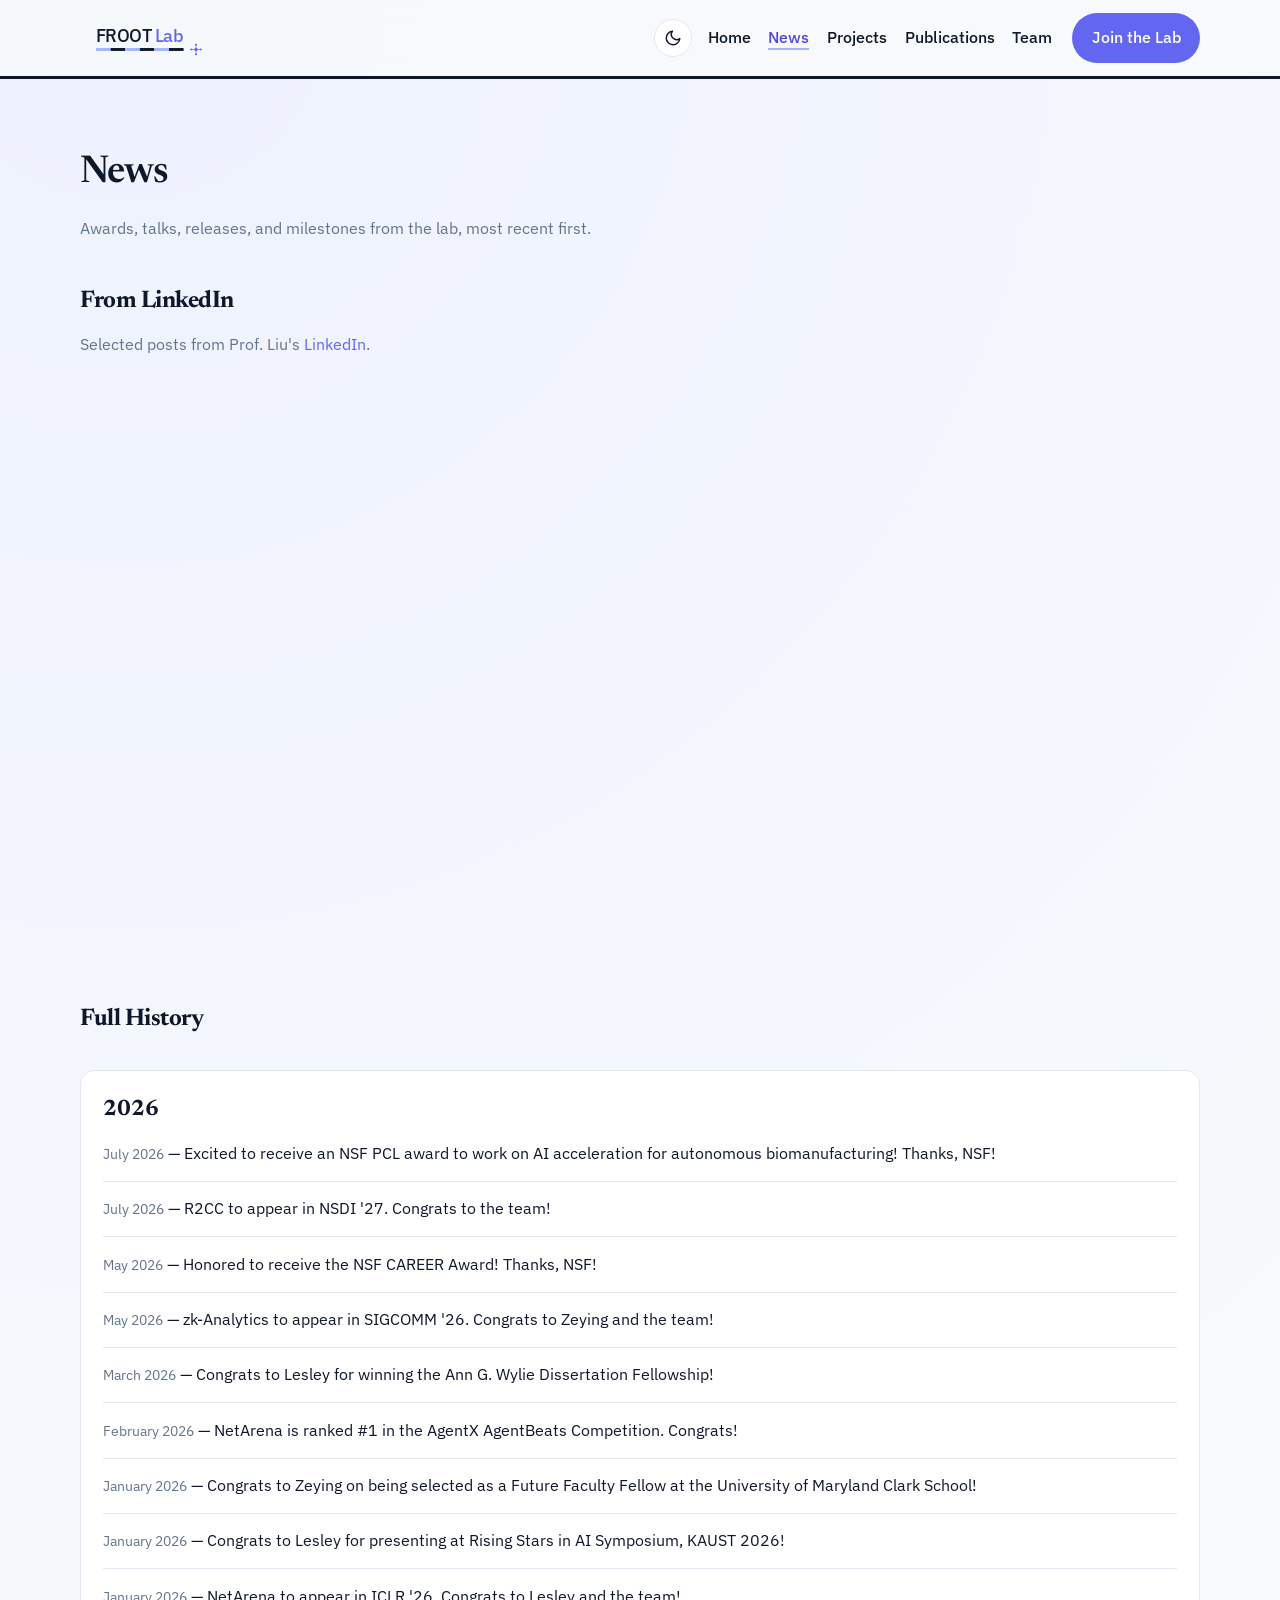
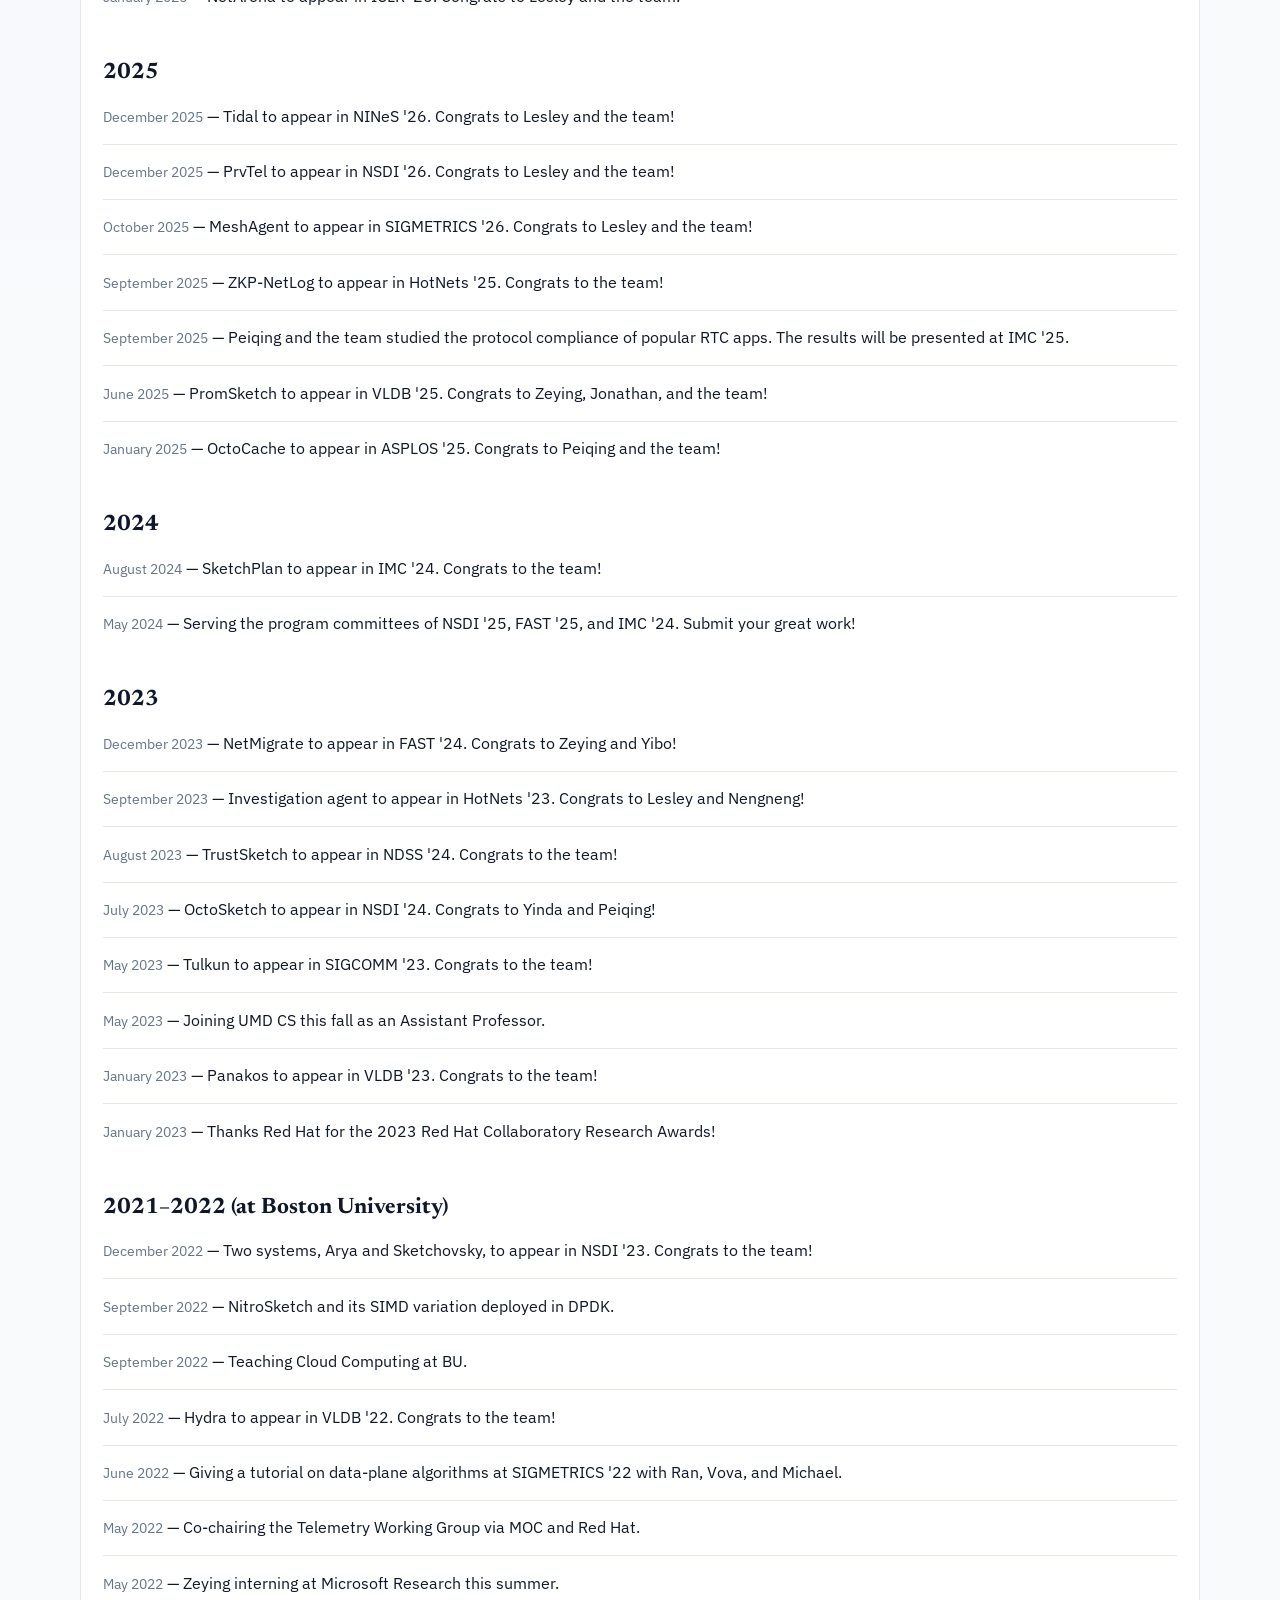
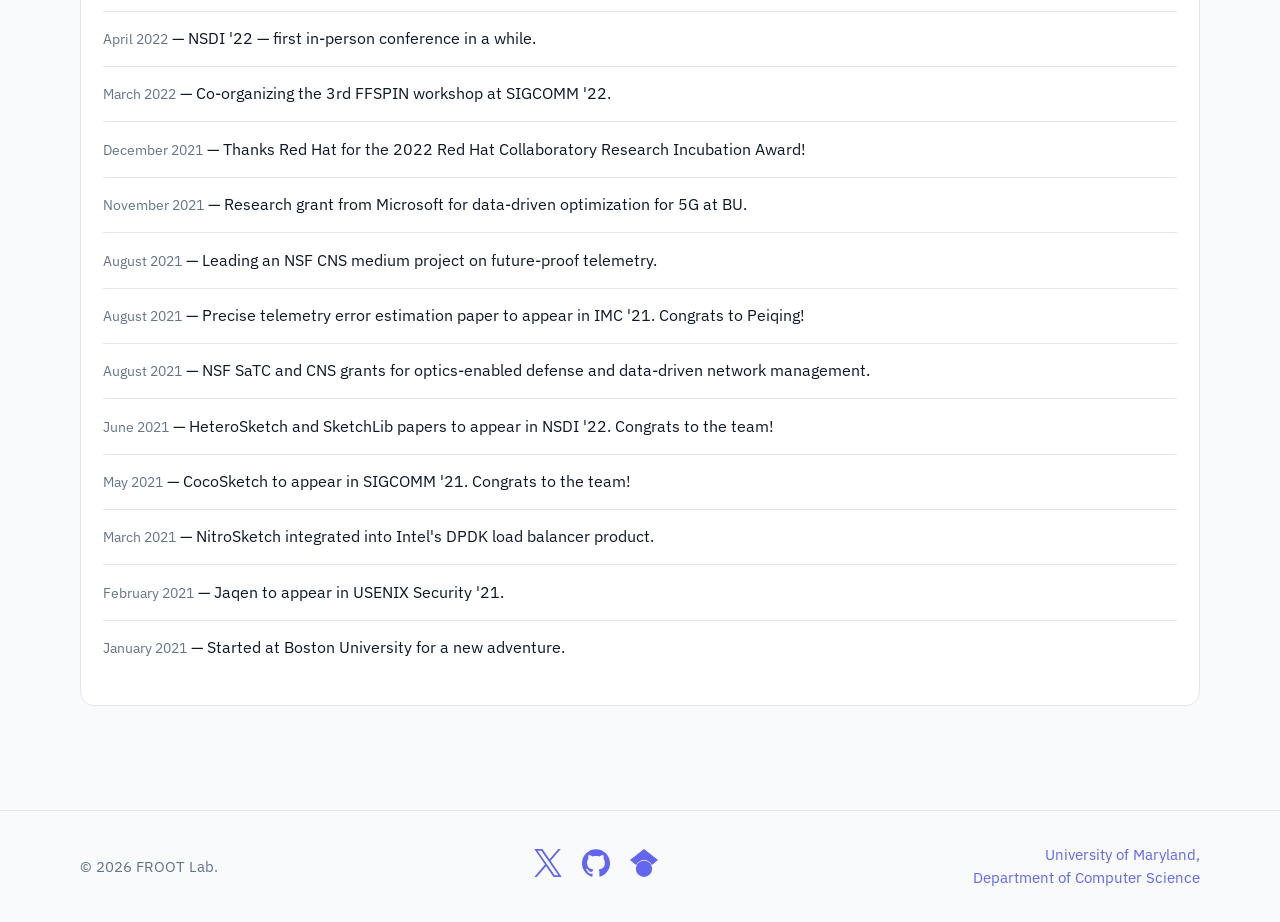
==== news.html @ 86b33985 "Set the header wordmark to FROOT Lab Was lowercase 'frootlab'. Uppercase is much wider, so the font " ====
<!doctype html>
<html lang="en">
<head>
  <meta charset="UTF-8">
  <meta name="viewport" content="width=device-width, initial-scale=1">
  <script>
    (function () {
      try {
        var t = localStorage.getItem('froot-theme');
        if (t === 'light' || t === 'dark') {
          document.documentElement.setAttribute('data-theme', t);
        }
      } catch (e) {}
    })();
  </script>
  <title>News | FROOT Lab</title>
  <link rel="icon" type="image/svg+xml" href="assets/img/logo/frootlab-mark.svg">
  <link rel="icon" type="image/png" sizes="32x32" href="assets/img/favicon-32x32.png">
  <link rel="icon" type="image/png" sizes="16x16" href="assets/img/favicon-16x16.png">
  <link rel="apple-touch-icon" href="assets/img/favicon-180x180.png">
  <link rel="preconnect" href="https://fonts.googleapis.com">
  <link rel="stylesheet" href="https://fonts.googleapis.com/css2?family=Newsreader:opsz,wght@6..72,500;6..72,600;6..72,700&family=IBM+Plex+Sans:wght@400;500;600;700&display=swap">
  <link rel="stylesheet" href="assets/css/style.css?v=20260910">
</head>
<body>
<header class="site-header" role="banner">
  <div class="wrap">
    <a class="brand" href="index.html">
      <svg class="brand-logo" viewBox="0 0 378 159" role="img" aria-label="FROOT Lab" xmlns="http://www.w3.org/2000/svg">
        <text x="44" y="91" textLength="240" lengthAdjust="spacing" font-family="'IBM Plex Sans', Inter, Manrope, 'Helvetica Neue', Helvetica, Arial, sans-serif" font-size="48" font-weight="500"><tspan fill="var(--sl-text)">FROOT </tspan><tspan fill="var(--sl-primary)">Lab</tspan></text>
        <rect x="44" y="107" width="40" height="8" fill="var(--sl-accent)"/>
        <rect x="84" y="107" width="40" height="8" fill="var(--sl-text)"/>
        <rect x="124" y="107" width="40" height="8" fill="var(--sl-accent)"/>
        <rect x="164" y="107" width="40" height="8" fill="var(--sl-text)"/>
        <rect x="204" y="107" width="40" height="8" fill="var(--sl-accent)"/>
        <rect x="244" y="107" width="40" height="8" fill="var(--sl-text)"/>
        <g stroke="var(--sl-primary)" stroke-width="2" stroke-linecap="round">
          <line x1="318" y1="111" x2="318" y2="101"/>
          <line x1="318" y1="111" x2="318" y2="121"/>
          <line x1="318" y1="111" x2="308" y2="111"/>
          <line x1="318" y1="111" x2="328" y2="111"/>
        </g>
        <g fill="var(--sl-primary)">
          <circle cx="318" cy="98" r="3"/>
          <circle cx="318" cy="124" r="3"/>
          <circle cx="305" cy="111" r="3"/>
          <circle cx="331" cy="111" r="3"/>
          <circle cx="318" cy="111" r="4.5"/>
        </g>
      </svg>
    </a>

    <div class="header-controls">
      <button class="theme-toggle" type="button" aria-label="Toggle dark mode" aria-pressed="false">
        <svg class="icon-sun" width="18" height="18" viewBox="0 0 24 24" fill="none" stroke="currentColor" stroke-width="2" stroke-linecap="round" stroke-linejoin="round" aria-hidden="true"><circle cx="12" cy="12" r="4"></circle><line x1="12" y1="2" x2="12" y2="4"></line><line x1="12" y1="20" x2="12" y2="22"></line><line x1="4.22" y1="4.22" x2="5.64" y2="5.64"></line><line x1="18.36" y1="18.36" x2="19.78" y2="19.78"></line><line x1="2" y1="12" x2="4" y2="12"></line><line x1="20" y1="12" x2="22" y2="12"></line><line x1="4.22" y1="19.78" x2="5.64" y2="18.36"></line><line x1="18.36" y1="5.64" x2="19.78" y2="4.22"></line></svg>
        <svg class="icon-moon" width="18" height="18" viewBox="0 0 24 24" fill="none" stroke="currentColor" stroke-width="2" stroke-linecap="round" stroke-linejoin="round" aria-hidden="true"><path d="M21 12.79A9 9 0 1 1 11.21 3 7 7 0 0 0 21 12.79z"></path></svg>
      </button>

      <button class="menu-toggle" type="button" aria-expanded="false" aria-controls="primary-nav">
        Menu
      </button>

      <nav id="primary-nav" class="site-nav" aria-label="Primary Menu">
      <ul>
        <li><a href="index.html">Home</a></li>
        <li><a href="news.html" aria-current="page">News</a></li>
        <li><a href="projects.html">Projects</a></li>
        <li><a href="publications.html">Publications</a></li>
        <li><a href="team.html">Team</a></li>
      </ul>
      <a class="button primary" href="index.html#join">Join the Lab</a>
      </nav>
    </div>
  </div>
</header>

<main class="section">
  <div class="wrap">
    <h1 class="section-title">News</h1>
    <p class="section-intro">Awards, talks, releases, and milestones from the lab, most recent first.</p>

    <h2 class="section-subtitle">From LinkedIn</h2>
    <p class="section-intro">
      Selected posts from Prof. Liu's <a href="https://www.linkedin.com/in/zaoxing/" target="_blank" rel="noopener">LinkedIn</a>.
    </p>
    <!--
      To pin a post: open it on LinkedIn -> ... menu on the post -> "Embed this post"
      -> copy the <iframe> code LinkedIn gives you -> add it as a new .linkedin-slot
      block here, alongside the ones already there, e.g.:
        <div class="linkedin-slot">
          <iframe src="https://www.linkedin.com/embed/feed/update/urn:li:share:XXXXXXXXXXXXXXXXXXX"
                  height="399" width="504" frameborder="0" allowfullscreen title="Embedded LinkedIn post"></iframe>
        </div>
      This shows real LinkedIn content (likes/comments update live), but doesn't
      sync automatically -- add new posts here by hand as they're published.
    -->
    <div class="linkedin-grid">
      <div class="linkedin-slot">
        <iframe src="https://www.linkedin.com/embed/feed/update/urn:li:share:7498150496646352896"
                height="578" width="504" frameborder="0" allowfullscreen title="Embedded LinkedIn post"></iframe>
      </div>
    </div>

    <h2 class="section-subtitle">Full History</h2>
    <div class="content-shell page-content">
      <h2>2026</h2>
      <ul class="pub-list">
        <li><span class="news-date">July 2026</span> &mdash; Excited to receive an NSF PCL award to work on AI acceleration for autonomous biomanufacturing! Thanks, NSF!</li>
        <li><span class="news-date">July 2026</span> &mdash; R2CC to appear in NSDI '27. Congrats to the team!</li>
        <li><span class="news-date">May 2026</span> &mdash; Honored to receive the NSF CAREER Award! Thanks, NSF!</li>
        <li><span class="news-date">May 2026</span> &mdash; zk-Analytics to appear in SIGCOMM '26. Congrats to Zeying and the team!</li>
        <li><span class="news-date">March 2026</span> &mdash; Congrats to Lesley for winning the Ann G. Wylie Dissertation Fellowship!</li>
        <li><span class="news-date">February 2026</span> &mdash; NetArena is ranked #1 in the AgentX AgentBeats Competition. Congrats!</li>
        <li><span class="news-date">January 2026</span> &mdash; Congrats to Zeying on being selected as a Future Faculty Fellow at the University of Maryland Clark School!</li>
        <li><span class="news-date">January 2026</span> &mdash; Congrats to Lesley for presenting at Rising Stars in AI Symposium, KAUST 2026!</li>
        <li><span class="news-date">January 2026</span> &mdash; NetArena to appear in ICLR '26. Congrats to Lesley and the team!</li>
      </ul>

      <h2>2025</h2>
      <ul class="pub-list">
        <li><span class="news-date">December 2025</span> &mdash; Tidal to appear in NINeS '26. Congrats to Lesley and the team!</li>
        <li><span class="news-date">December 2025</span> &mdash; PrvTel to appear in NSDI '26. Congrats to Lesley and the team!</li>
        <li><span class="news-date">October 2025</span> &mdash; MeshAgent to appear in SIGMETRICS '26. Congrats to Lesley and the team!</li>
        <li><span class="news-date">September 2025</span> &mdash; ZKP-NetLog to appear in HotNets '25. Congrats to the team!</li>
        <li><span class="news-date">September 2025</span> &mdash; Peiqing and the team studied the protocol compliance of popular RTC apps. The results will be presented at IMC '25.</li>
        <li><span class="news-date">June 2025</span> &mdash; PromSketch to appear in VLDB '25. Congrats to Zeying, Jonathan, and the team!</li>
        <li><span class="news-date">January 2025</span> &mdash; OctoCache to appear in ASPLOS '25. Congrats to Peiqing and the team!</li>
      </ul>

      <h2>2024</h2>
      <ul class="pub-list">
        <li><span class="news-date">August 2024</span> &mdash; SketchPlan to appear in IMC '24. Congrats to the team!</li>
        <li><span class="news-date">May 2024</span> &mdash; Serving the program committees of NSDI '25, FAST '25, and IMC '24. Submit your great work!</li>
      </ul>

      <h2>2023</h2>
      <ul class="pub-list">
        <li><span class="news-date">December 2023</span> &mdash; NetMigrate to appear in FAST '24. Congrats to Zeying and Yibo!</li>
        <li><span class="news-date">September 2023</span> &mdash; Investigation agent to appear in HotNets '23. Congrats to Lesley and Nengneng!</li>
        <li><span class="news-date">August 2023</span> &mdash; TrustSketch to appear in NDSS '24. Congrats to the team!</li>
        <li><span class="news-date">July 2023</span> &mdash; OctoSketch to appear in NSDI '24. Congrats to Yinda and Peiqing!</li>
        <li><span class="news-date">May 2023</span> &mdash; Tulkun to appear in SIGCOMM '23. Congrats to the team!</li>
        <li><span class="news-date">May 2023</span> &mdash; Joining UMD CS this fall as an Assistant Professor.</li>
        <li><span class="news-date">January 2023</span> &mdash; Panakos to appear in VLDB '23. Congrats to the team!</li>
        <li><span class="news-date">January 2023</span> &mdash; Thanks Red Hat for the 2023 Red Hat Collaboratory Research Awards!</li>
      </ul>

      <h2>2021&ndash;2022 (at Boston University)</h2>
      <ul class="pub-list">
        <li><span class="news-date">December 2022</span> &mdash; Two systems, Arya and Sketchovsky, to appear in NSDI '23. Congrats to the team!</li>
        <li><span class="news-date">September 2022</span> &mdash; NitroSketch and its SIMD variation deployed in DPDK.</li>
        <li><span class="news-date">September 2022</span> &mdash; Teaching Cloud Computing at BU.</li>
        <li><span class="news-date">July 2022</span> &mdash; Hydra to appear in VLDB '22. Congrats to the team!</li>
        <li><span class="news-date">June 2022</span> &mdash; Giving a tutorial on data-plane algorithms at SIGMETRICS '22 with Ran, Vova, and Michael.</li>
        <li><span class="news-date">May 2022</span> &mdash; Co-chairing the Telemetry Working Group via MOC and Red Hat.</li>
        <li><span class="news-date">May 2022</span> &mdash; Zeying interning at Microsoft Research this summer.</li>
        <li><span class="news-date">April 2022</span> &mdash; NSDI '22 &mdash; first in-person conference in a while.</li>
        <li><span class="news-date">March 2022</span> &mdash; Co-organizing the 3rd FFSPIN workshop at SIGCOMM '22.</li>
        <li><span class="news-date">December 2021</span> &mdash; Thanks Red Hat for the 2022 Red Hat Collaboratory Research Incubation Award!</li>
        <li><span class="news-date">November 2021</span> &mdash; Research grant from Microsoft for data-driven optimization for 5G at BU.</li>
        <li><span class="news-date">August 2021</span> &mdash; Leading an NSF CNS medium project on future-proof telemetry.</li>
        <li><span class="news-date">August 2021</span> &mdash; Precise telemetry error estimation paper to appear in IMC '21. Congrats to Peiqing!</li>
        <li><span class="news-date">August 2021</span> &mdash; NSF SaTC and CNS grants for optics-enabled defense and data-driven network management.</li>
        <li><span class="news-date">June 2021</span> &mdash; HeteroSketch and SketchLib papers to appear in NSDI '22. Congrats to the team!</li>
        <li><span class="news-date">May 2021</span> &mdash; CocoSketch to appear in SIGCOMM '21. Congrats to the team!</li>
        <li><span class="news-date">March 2021</span> &mdash; NitroSketch integrated into Intel's DPDK load balancer product.</li>
        <li><span class="news-date">February 2021</span> &mdash; Jaqen to appear in USENIX Security '21.</li>
        <li><span class="news-date">January 2021</span> &mdash; Started at Boston University for a new adventure.</li>
      </ul>
    </div>
  </div>
</main>

<footer class="site-footer">
  <div class="wrap footer-row">
    <p>&copy; 2026 FROOT Lab.</p>
    <p class="footer-links">
      <a href="https://twitter.com/Alan_Lau" target="_blank" rel="noopener" aria-label="Twitter" title="Twitter">
        <svg viewBox="0 0 24 24" fill="currentColor" xmlns="http://www.w3.org/2000/svg"><path d="M14.234 10.162 22.977 0h-2.072l-7.591 8.824L7.251 0H.258l9.168 13.343L.258 24H2.33l8.016-9.318L16.749 24h6.993zm-2.837 3.299-.929-1.329L3.076 1.56h3.182l5.965 8.532.929 1.329 7.754 11.09h-3.182z"/></svg>
      </a>
      <a href="https://github.com/Froot-NetSys" target="_blank" rel="noopener" aria-label="GitHub" title="GitHub">
        <svg viewBox="0 0 24 24" fill="currentColor" xmlns="http://www.w3.org/2000/svg"><path d="M12 .297c-6.63 0-12 5.373-12 12 0 5.303 3.438 9.8 8.205 11.385.6.113.82-.258.82-.577 0-.285-.01-1.04-.015-2.04-3.338.724-4.042-1.61-4.042-1.61C4.422 18.07 3.633 17.7 3.633 17.7c-1.087-.744.084-.729.084-.729 1.205.084 1.838 1.236 1.838 1.236 1.07 1.835 2.809 1.305 3.495.998.108-.776.417-1.305.76-1.605-2.665-.3-5.466-1.332-5.466-5.93 0-1.31.465-2.38 1.235-3.22-.135-.303-.54-1.523.105-3.176 0 0 1.005-.322 3.3 1.23.96-.267 1.98-.399 3-.405 1.02.006 2.04.138 3 .405 2.28-1.552 3.285-1.23 3.285-1.23.645 1.653.24 2.873.12 3.176.765.84 1.23 1.91 1.23 3.22 0 4.61-2.805 5.625-5.475 5.92.42.36.81 1.096.81 2.22 0 1.606-.015 2.896-.015 3.286 0 .315.21.69.825.57C20.565 22.092 24 17.592 24 12.297c0-6.627-5.373-12-12-12"/></svg>
      </a>
      <a href="https://scholar.google.com/citations?user=qvK1_5wAAAAJ" target="_blank" rel="noopener" aria-label="Google Scholar" title="Google Scholar">
        <svg viewBox="0 0 24 24" fill="currentColor" xmlns="http://www.w3.org/2000/svg"><path d="M5.242 13.769L0 9.5 12 0l12 9.5-5.242 4.269C17.548 11.249 14.978 9.5 12 9.5c-2.977 0-5.548 1.748-6.758 4.269zM12 10a7 7 0 1 0 0 14 7 7 0 0 0 0-14z"/></svg>
      </a>
    </p>
    <p class="footer-university"><a href="https://www.cs.umd.edu/" target="_blank" rel="noopener">University of Maryland,<br>Department of Computer Science</a></p>
  </div>
</footer>
<script src="assets/js/theme.js?v=20260910"></script>
</body>
</html>
---- assets/css/style.css ----
/*
  FROOT Lab site styles.
  Ported from the WordPress "Systems Lab" theme (systems-lab-theme) so the
  look stays the same after moving to a static site.
*/

:root {
  /* Modern slate + indigo palette: cool neutrals, an electric indigo
     primary, a cyan accent, and deep indigo gradients for dark panels. */
  --sl-bg: #f8fafc;
  --sl-surface: #ffffff;
  --sl-text: #0f172a;
  --sl-text-muted: #64748b;
  --sl-primary: #6366f1;
  --sl-primary-strong: #4f46e5;
  --sl-accent: #a5b4fc;
  --sl-highlight: #475569;
  --sl-ink: #0f172a;
  --sl-border: #e2e8f0;
  --sl-header-bg: rgba(248, 250, 252, 0.82);
  --sl-radius-lg: 20px;
  --sl-radius-md: 14px;
  --sl-shadow: 0 18px 42px rgba(15, 23, 42, 0.1);
  --sl-max-width: 1120px;
  color-scheme: light dark;
}

:root[data-theme="light"] {
  color-scheme: light;
}

* {
  box-sizing: border-box;
}

html,
body {
  margin: 0;
  padding: 0;
}

body {
  font-family: "IBM Plex Sans", -apple-system, "Segoe UI", "Helvetica Neue", sans-serif;
  background: radial-gradient(circle at 10% 0%, #eef2ff 0%, var(--sl-bg) 45%), var(--sl-bg);
  color: var(--sl-text);
  line-height: 1.6;
}

a {
  color: var(--sl-primary);
  text-decoration: none;
}

a:hover,
a:focus-visible {
  color: var(--sl-primary-strong);
}

.wrap {
  width: min(100% - 2.5rem, var(--sl-max-width));
  margin: 0 auto;
}

.section {
  padding: 4rem 0;
}

.section-title {
  margin: 0 0 0.75rem;
  font-family: "Newsreader", "Iowan Old Style", Georgia, serif;
  font-weight: 600;
  font-size: clamp(1.8rem, 3vw, 2.6rem);
  letter-spacing: -0.02em;
}

.section-intro {
  margin: 0;
  color: var(--sl-text-muted);
  max-width: 64ch;
}

.site-header {
  position: sticky;
  top: 0;
  z-index: 50;
  backdrop-filter: blur(8px);
  background: var(--sl-header-bg);
  border-bottom: 3px solid var(--sl-ink);
}

.site-header .wrap {
  display: flex;
  align-items: center;
  justify-content: space-between;
  gap: 1rem;
  min-height: 76px;
}

.brand {
  display: inline-flex;
  align-items: center;
  gap: 0.65rem;
  color: var(--sl-text);
  font-weight: 700;
  letter-spacing: 0.01em;
}

.brand-logo {
  height: 58px;
  width: auto;
  display: block;
}

.site-nav {
  display: flex;
  align-items: center;
  gap: 1.25rem;
}

.site-nav ul {
  display: flex;
  gap: 1.1rem;
  margin: 0;
  padding: 0;
  list-style: none;
}

.site-nav a {
  color: var(--sl-text);
  font-weight: 500;
}

.site-nav a[aria-current="page"] {
  color: var(--sl-primary-strong);
  box-shadow: inset 0 -2px 0 var(--sl-accent);
  padding-bottom: 0.15rem;
}

.header-controls {
  display: flex;
  align-items: center;
  gap: 1rem;
}

.menu-toggle {
  display: none;
  border: 1px solid var(--sl-border);
  border-radius: 10px;
  background: var(--sl-surface);
  padding: 0.45rem 0.7rem;
  font-size: 1rem;
}

.theme-toggle {
  display: inline-flex;
  align-items: center;
  justify-content: center;
  flex-shrink: 0;
  width: 38px;
  height: 38px;
  border-radius: 999px;
  border: 1px solid var(--sl-border);
  background: var(--sl-surface);
  color: var(--sl-text);
  cursor: pointer;
  transition: border-color 0.2s ease, transform 0.2s ease;
}

.theme-toggle:hover,
.theme-toggle:focus-visible {
  border-color: var(--sl-primary);
  transform: translateY(-1px);
}

.theme-toggle svg {
  width: 18px;
  height: 18px;
}

.theme-toggle .icon-sun {
  display: none;
}

.button {
  display: inline-flex;
  align-items: center;
  justify-content: center;
  gap: 0.4rem;
  padding: 0.72rem 1.15rem;
  border-radius: 999px;
  border: 1px solid transparent;
  font-weight: 600;
  transition: transform 0.2s ease, box-shadow 0.2s ease;
}

.button:hover,
.button:focus-visible {
  transform: translateY(-1px);
}

.button.primary {
  background: var(--sl-primary);
  color: #fff;
}

.button.primary:hover,
.button.primary:focus-visible {
  background: var(--sl-primary-strong);
  color: #fff;
}

.button.secondary {
  background: #fff;
  border-color: var(--sl-ink);
  color: var(--sl-ink);
}

.button.secondary:hover,
.button.secondary:focus-visible {
  background: var(--sl-ink);
  color: #fff;
}

.hero {
  padding-top: 5.3rem;
}

.hero-grid {
  display: grid;
  grid-template-columns: 1.45fr 1fr;
  gap: 2rem;
  align-items: stretch;
}

.eyebrow {
  display: inline-flex;
  align-items: center;
  gap: 0.5rem;
  border-radius: 999px;
  background: var(--sl-ink);
  color: #e2e8f0;
  padding: 0.35rem 0.8rem;
  font-size: 0.82rem;
  font-weight: 700;
  text-transform: uppercase;
  letter-spacing: 0.07em;
}

.hero h1 {
  margin: 1rem 0;
  font-family: "Newsreader", "Iowan Old Style", Georgia, serif;
  line-height: 1.08;
  letter-spacing: -0.02em;
  font-weight: 600;
  font-size: clamp(2.15rem, 6vw, 4rem);
}

.hero p {
  margin: 0;
  color: var(--sl-text-muted);
  max-width: 62ch;
}

.hero-actions {
  margin-top: 1.55rem;
  display: flex;
  flex-wrap: wrap;
  gap: 0.8rem;
}

.hero-panel {
  background: linear-gradient(155deg, #e2e8f0, #cbd5e1 60%, #b9c3d1);
  color: #0f172a;
  border-radius: var(--sl-radius-lg);
  padding: 1.4rem;
  box-shadow: var(--sl-shadow);
  border-top: 4px solid var(--sl-primary);
}

.hero-panel h3 {
  margin: 0;
  font-size: 1.05rem;
  text-transform: uppercase;
  letter-spacing: 0.06em;
  color: var(--sl-highlight);
}

.metrics {
  margin: 1.2rem 0 0;
  padding: 0;
  list-style: none;
  display: grid;
  gap: 0.9rem;
}

.metrics li {
  border-top: 1px solid rgba(15, 23, 42, 0.14);
  padding-top: 0.8rem;
}

.metric-number {
  display: block;
  font-family: "Newsreader", "Iowan Old Style", Georgia, serif;
  font-size: 2rem;
  line-height: 1;
  font-weight: 700;
  color: var(--sl-highlight);
}

.card-grid {
  margin-top: 1.6rem;
  display: grid;
  gap: 1.25rem;
  grid-template-columns: repeat(3, minmax(0, 1fr));
}

.card {
  position: relative;
  background: var(--sl-surface);
  border: 1px solid var(--sl-border);
  border-top: 3px solid var(--sl-primary);
  border-radius: var(--sl-radius-md);
  padding: 1.3rem 1.3rem 1.45rem;
  transition: transform 0.2s ease, box-shadow 0.2s ease;
}

.card:hover {
  transform: translateY(-3px);
  box-shadow: var(--sl-shadow);
}

.card:has(.card-link) {
  cursor: pointer;
}

.card-link {
  position: absolute;
  inset: 0;
  border-radius: inherit;
}

.card h3,
.card h4 {
  margin: 0 0 0.45rem;
}

.card p {
  margin: 0;
  color: var(--sl-text-muted);
}

.card-meta {
  margin-top: 0.85rem;
  font-size: 0.9rem;
  color: var(--sl-text-muted);
}

.featured-project {
  margin-top: 1.6rem;
  display: flex;
  align-items: center;
  justify-content: space-between;
  flex-wrap: wrap;
  gap: 1.5rem;
  background: var(--sl-surface);
  border: 1px solid var(--sl-border);
  border-left: 6px solid var(--sl-primary);
  border-radius: var(--sl-radius-md);
  padding: 1.6rem 1.9rem;
}

.featured-project + .featured-project {
  margin-top: 1rem;
}

.featured-project .featured-body h3 {
  margin: 0 0 0.5rem;
  font-family: "Newsreader", "Iowan Old Style", Georgia, serif;
  font-size: 1.35rem;
  letter-spacing: -0.01em;
}

.featured-project .featured-body p {
  margin: 0;
  color: var(--sl-text-muted);
  max-width: 58ch;
}

.featured-project .button {
  flex-shrink: 0;
}

.sponsor-label {
  margin: 1.4rem 0 0;
  font-size: 0.8rem;
  font-weight: 700;
  text-transform: uppercase;
  letter-spacing: 0.06em;
  color: var(--sl-text-muted);
}

.sponsor-label:first-of-type {
  margin-top: 1.5rem;
}

.section--sponsors {
  padding-top: 0;
}

.section--sponsors .sponsor-list {
  margin: 0.9rem 0 0;
  padding: 0;
  list-style: none;
  display: flex;
  flex-wrap: wrap;
  align-items: center;
  gap: 1.4rem 2.4rem;
}

.sponsor-list li {
  display: flex;
  align-items: center;
  margin: 0;
}

/*
  There are no frames here, so nothing but the artwork itself normalises these.
  Heights are therefore set per logo so each occupies roughly the same visual
  area: a square mark and a 3:1 wordmark at one shared height are not the same
  size, because the wordmark spreads its ink across three times the width.
*/
.sponsor-list img {
  display: block;
  width: auto;
  height: auto;
  max-height: 42px;
  max-width: 100%;
  object-fit: contain;
}

/*
  A circular mark covers only about 79% of its bounding box, so it needs
  roughly 13% more diameter than a square one to look the same size.
*/
.sponsor-list li.sponsor-round img {
  max-height: 66px;
}

/* Square marks that fill their box: the Microsoft tiles. */
.sponsor-list li.sponsor-sq img {
  max-height: 60px;
}

/* Between the two: the Red Hat mark. */
.sponsor-list li.sponsor-tall img {
  max-height: 54px;
}

/*
  Laude's artwork is white on a dark ground and no light version exists, so it
  keeps a chip of its own rather than floating a dark rectangle on the page.
*/
.sponsor-list li.sponsor-dark {
  padding: 0.35rem 0.6rem;
  border-radius: 10px;
  background: #2c040c;
}

.sponsor-list li.sponsor-dark img {
  max-height: 46px;
}

.sponsor-list li.sponsor-muted {
  opacity: 0.75;
}

.sponsor-list li.sponsor-tag {
  margin-left: auto;
  font-size: 0.8rem;
  font-weight: 700;
  text-transform: uppercase;
  letter-spacing: 0.06em;
  color: var(--sl-text-muted);
}

.two-col {
  display: grid;
  grid-template-columns: 1fr 1fr;
  gap: 1.1rem;
}

.news-date {
  color: var(--sl-text-muted);
  font-size: 0.85rem;
}

.cta-band {
  background: linear-gradient(125deg, #475569, #64748b 55%, #6366f1);
  color: #fff;
  border-radius: var(--sl-radius-lg);
  padding: 2rem;
  display: flex;
  align-items: center;
  justify-content: space-between;
  gap: 1rem;
}

.cta-band h2 {
  margin: 0;
  font-family: "Newsreader", "Iowan Old Style", Georgia, serif;
}

.cta-band p {
  margin: 0.45rem 0 0;
  opacity: 0.92;
}

.cta-band .cta-links {
  display: flex;
  flex-wrap: wrap;
  gap: 0.4rem 1.1rem;
  margin-top: 0.7rem;
  opacity: 1;
}

.cta-band .cta-links a {
  color: #fff;
  text-decoration: underline;
  text-underline-offset: 3px;
  text-decoration-color: rgba(255, 255, 255, 0.5);
}

.cta-band .cta-links a:hover,
.cta-band .cta-links a:focus-visible {
  color: var(--sl-accent);
  text-decoration-color: var(--sl-accent);
}

.cta-band .button.secondary {
  border-color: rgba(255, 255, 255, 0.45);
  background: transparent;
  color: #fff;
}

.site-footer {
  padding: 2rem 0;
  border-top: 1px solid var(--sl-border);
  margin-top: 2.5rem;
}

.footer-row {
  display: flex;
  gap: 1rem;
  align-items: center;
  justify-content: space-between;
}

.footer-row p {
  margin: 0;
  color: var(--sl-text-muted);
  font-size: 0.92rem;
}

.footer-row .footer-links a {
  display: inline-flex;
  align-items: center;
  margin-left: 1rem;
}

.footer-row .footer-links a:first-child {
  margin-left: 0;
}

.footer-row .footer-links svg {
  width: 28px;
  height: 28px;
}

.footer-university {
  text-align: right;
}

.content-shell {
  margin-top: 2rem;
  padding: 1.35rem;
  border-radius: var(--sl-radius-md);
  border: 1px solid var(--sl-border);
  background: var(--sl-surface);
}

.page-content {
  color: var(--sl-text);
}

.page-content p {
  margin-top: 0;
}

.page-content h2 {
  font-family: "Newsreader", "Iowan Old Style", Georgia, serif;
  font-size: 1.4rem;
  margin: 2rem 0 0.75rem;
}

.page-content h2:first-child {
  margin-top: 0;
}

.section-subtitle {
  font-family: "Newsreader", "Iowan Old Style", Georgia, serif;
  letter-spacing: -0.02em;
  font-size: 1.5rem;
  margin: 2.5rem 0 0.75rem;
}

.section-subtitle--tight {
  margin-top: 0;
}

.pub-list {
  margin: 0 0 0.5rem;
  padding: 0;
  list-style: none;
  display: grid;
  gap: 0.9rem;
}

.pub-list li {
  padding-bottom: 0.9rem;
  border-bottom: 1px solid var(--sl-border);
}

.pub-list li:last-child {
  border-bottom: none;
}

.pub-head {
  display: flex;
  flex-wrap: wrap;
  align-items: baseline;
  justify-content: space-between;
  gap: 0.5rem 1rem;
}

.pub-title {
  font-weight: 600;
}

.pub-links {
  flex-shrink: 0;
  margin: 0;
  font-size: 0.9rem;
  font-weight: 600;
  white-space: nowrap;
}

.pub-meta,
.pub-authors {
  margin: 0.25rem 0 0;
  color: var(--sl-text-muted);
  font-size: 0.94rem;
}

.pub-venue {
  margin: 0.15rem 0 0;
  font-size: 0.94rem;
  font-weight: 500;
  color: var(--sl-text);
}

.pub-status {
  font-weight: 400;
  font-style: italic;
  color: var(--sl-text-muted);
}

.pub-award {
  margin: 0.2rem 0 0;
  font-size: 0.94rem;
}

.pub-loading,
.pub-error {
  color: var(--sl-text-muted);
}

.pub-note {
  color: var(--sl-primary-strong);
  font-weight: 600;
}

.people-list {
  margin: 0 0 0.5rem;
  padding: 0;
  list-style: none;
  display: grid;
  gap: 0.55rem;
}

.people-list li {
  color: var(--sl-text);
}

.people-list .role {
  color: var(--sl-text-muted);
}

.pi-profile {
  display: flex;
  gap: 1.4rem;
  align-items: flex-start;
  flex-wrap: wrap;
}

.pi-profile img {
  width: 128px;
  height: 128px;
  object-fit: cover;
  border-radius: var(--sl-radius-md);
  border: 1px solid var(--sl-border);
}

.pi-profile .pi-links a {
  margin-right: 0.75rem;
  font-weight: 600;
}

.linkedin-grid {
  margin-top: 1.5rem;
  display: grid;
  grid-template-columns: repeat(auto-fit, minmax(280px, 1fr));
  gap: 1.25rem;
  align-items: start;
}

.linkedin-slot {
  display: flex;
  justify-content: center;
}

.linkedin-slot iframe {
  width: 100%;
  max-width: 504px;
  border: none;
  border-radius: var(--sl-radius-md);
}

.team-grid {
  display: grid;
  grid-template-columns: repeat(auto-fill, minmax(230px, 1fr));
  gap: 1.25rem;
  margin: 1.5rem 0;
}

.team-card {
  background: var(--sl-surface);
  border: 1px solid var(--sl-border);
  border-radius: var(--sl-radius-md);
  padding: 1.15rem;
  text-align: center;
}

.team-card .avatar,
.team-card .avatar-placeholder {
  width: 96px;
  height: 96px;
  border-radius: 50%;
  margin: 0 auto 0.75rem;
}

.team-card .avatar {
  object-fit: cover;
  border: 1px solid var(--sl-border);
}

.team-card .avatar-placeholder {
  background: linear-gradient(135deg, var(--sl-ink), var(--sl-primary));
  color: #fff;
  display: flex;
  align-items: center;
  justify-content: center;
  font-family: "Newsreader", "Iowan Old Style", Georgia, serif;
  font-weight: 700;
  font-size: 1.6rem;
}

.team-card h3 {
  margin: 0 0 0.2rem;
  font-size: 1.05rem;
}

.team-card .role {
  display: block;
  color: var(--sl-text-muted);
  font-size: 0.85rem;
  margin-bottom: 0.6rem;
}

.team-card .bio {
  font-size: 0.88rem;
  color: var(--sl-text);
  margin: 0 0 0.75rem;
  text-align: left;
}

.team-card .team-links {
  margin: 0;
}

.team-card .team-links a {
  margin: 0 0.35rem;
  font-size: 0.85rem;
  font-weight: 600;
}

@media (max-width: 980px) {
  .hero-grid,
  .two-col {
    grid-template-columns: 1fr;
  }

  .card-grid {
    grid-template-columns: repeat(2, minmax(0, 1fr));
  }

  .cta-band {
    flex-direction: column;
    align-items: flex-start;
  }
}

@media (max-width: 760px) {
  .menu-toggle {
    display: inline-flex;
  }

  .site-nav {
    position: absolute;
    inset: 76px 1.25rem auto;
    border: 1px solid var(--sl-border);
    border-radius: 14px;
    background: var(--sl-surface);
    padding: 0.95rem;
    box-shadow: var(--sl-shadow);
    display: none;
    flex-direction: column;
    align-items: flex-start;
  }

  .site-nav.is-open {
    display: flex;
  }

  .site-nav ul {
    flex-direction: column;
    gap: 0.65rem;
  }

  .site-nav .button {
    width: 100%;
  }

  .card-grid {
    grid-template-columns: 1fr;
  }

  .section {
    padding: 3rem 0;
  }
}

/*
  Dark mode.
  Applied automatically when the OS is set to dark (unless the user has
  explicitly chosen light via the toggle), or forced by [data-theme="dark"]
  when the user has explicitly chosen dark via the toggle.
*/
@media (prefers-color-scheme: dark) {
  :root:not([data-theme="light"]) {
    --sl-bg: #0b1120;
    --sl-surface: #111827;
    --sl-text: #e2e8f0;
    --sl-text-muted: #94a3b8;
    --sl-primary: #818cf8;
    --sl-primary-strong: #a5b4fc;
    --sl-accent: #a5b4fc;
    --sl-highlight: #475569;
    --sl-ink: #1e293b;
    --sl-border: #1e293b;
    --sl-header-bg: rgba(11, 17, 32, 0.85);
    --sl-shadow: 0 18px 42px rgba(0, 0, 0, 0.55);
    color-scheme: dark;
  }

  :root:not([data-theme="light"]) body {
    background: radial-gradient(circle at 10% 0%, #1e1b4b 0%, var(--sl-bg) 45%), var(--sl-bg);
  }

  :root:not([data-theme="light"]) .button.secondary {
    background: var(--sl-surface);
    border-color: var(--sl-text-muted);
    color: var(--sl-text);
  }

  :root:not([data-theme="light"]) .button.secondary:hover,
  :root:not([data-theme="light"]) .button.secondary:focus-visible {
    background: var(--sl-text);
    color: var(--sl-bg);
  }

  :root:not([data-theme="light"]) .linkedin-slot {
    background: var(--sl-surface);
    border: 1px solid var(--sl-border);
    border-radius: var(--sl-radius-md);
    padding: 1rem;
  }

  :root:not([data-theme="light"]) .theme-toggle .icon-sun {
    display: block;
  }

  :root:not([data-theme="light"]) .theme-toggle .icon-moon {
    display: none;
  }
}

:root[data-theme="dark"] {
  --sl-bg: #0b1120;
  --sl-surface: #111827;
  --sl-text: #e2e8f0;
  --sl-text-muted: #94a3b8;
  --sl-primary: #818cf8;
  --sl-primary-strong: #a5b4fc;
  --sl-accent: #a5b4fc;
  --sl-highlight: #475569;
  --sl-ink: #1e293b;
  --sl-border: #1e293b;
  --sl-header-bg: rgba(11, 17, 32, 0.85);
  --sl-shadow: 0 18px 42px rgba(0, 0, 0, 0.55);
  color-scheme: dark;
}

:root[data-theme="dark"] body {
  background: radial-gradient(circle at 10% 0%, #1e1b4b 0%, var(--sl-bg) 45%), var(--sl-bg);
}

:root[data-theme="dark"] .button.secondary {
  background: var(--sl-surface);
  border-color: var(--sl-text-muted);
  color: var(--sl-text);
}

:root[data-theme="dark"] .button.secondary:hover,
:root[data-theme="dark"] .button.secondary:focus-visible {
  background: var(--sl-text);
  color: var(--sl-bg);
}

:root[data-theme="dark"] .linkedin-slot {
  background: var(--sl-surface);
  border: 1px solid var(--sl-border);
  border-radius: var(--sl-radius-md);
  padding: 1rem;
}

:root[data-theme="dark"] .theme-toggle .icon-sun {
  display: block;
}

:root[data-theme="dark"] .theme-toggle .icon-moon {
  display: none;
}
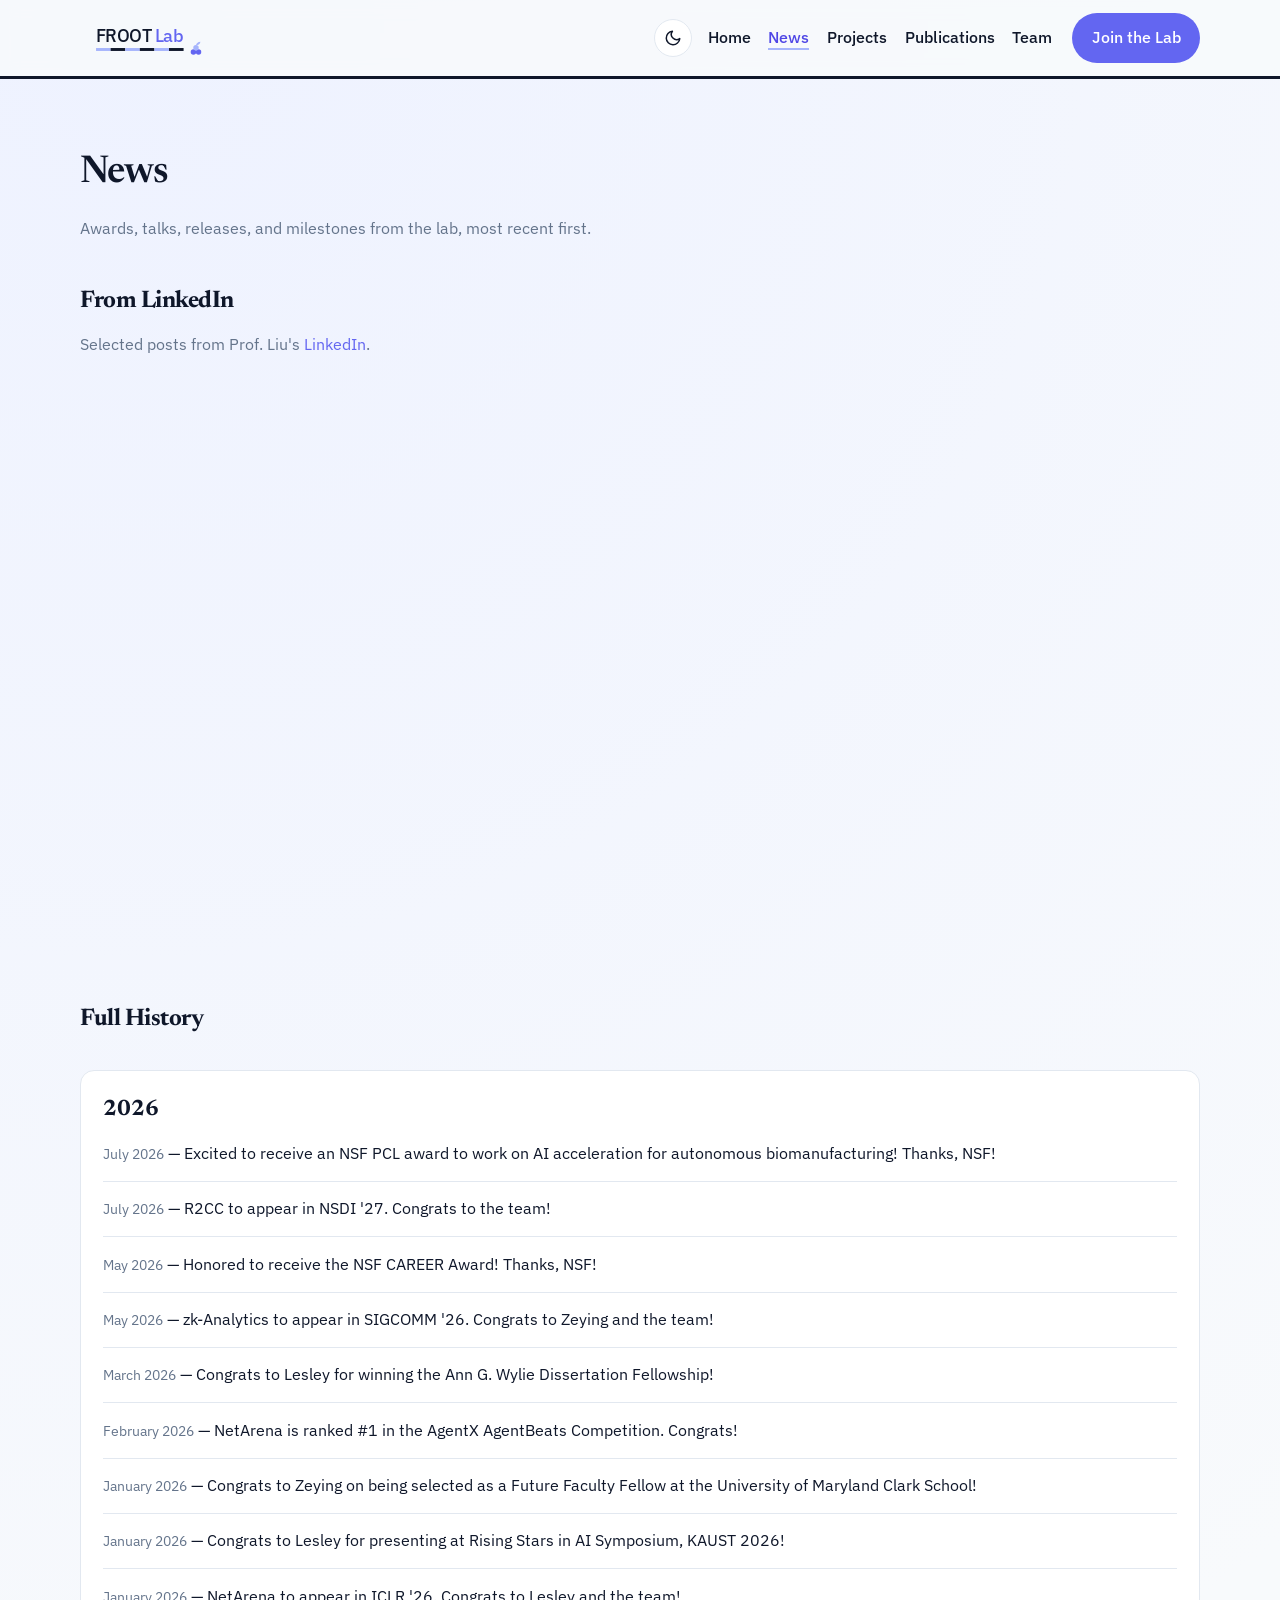
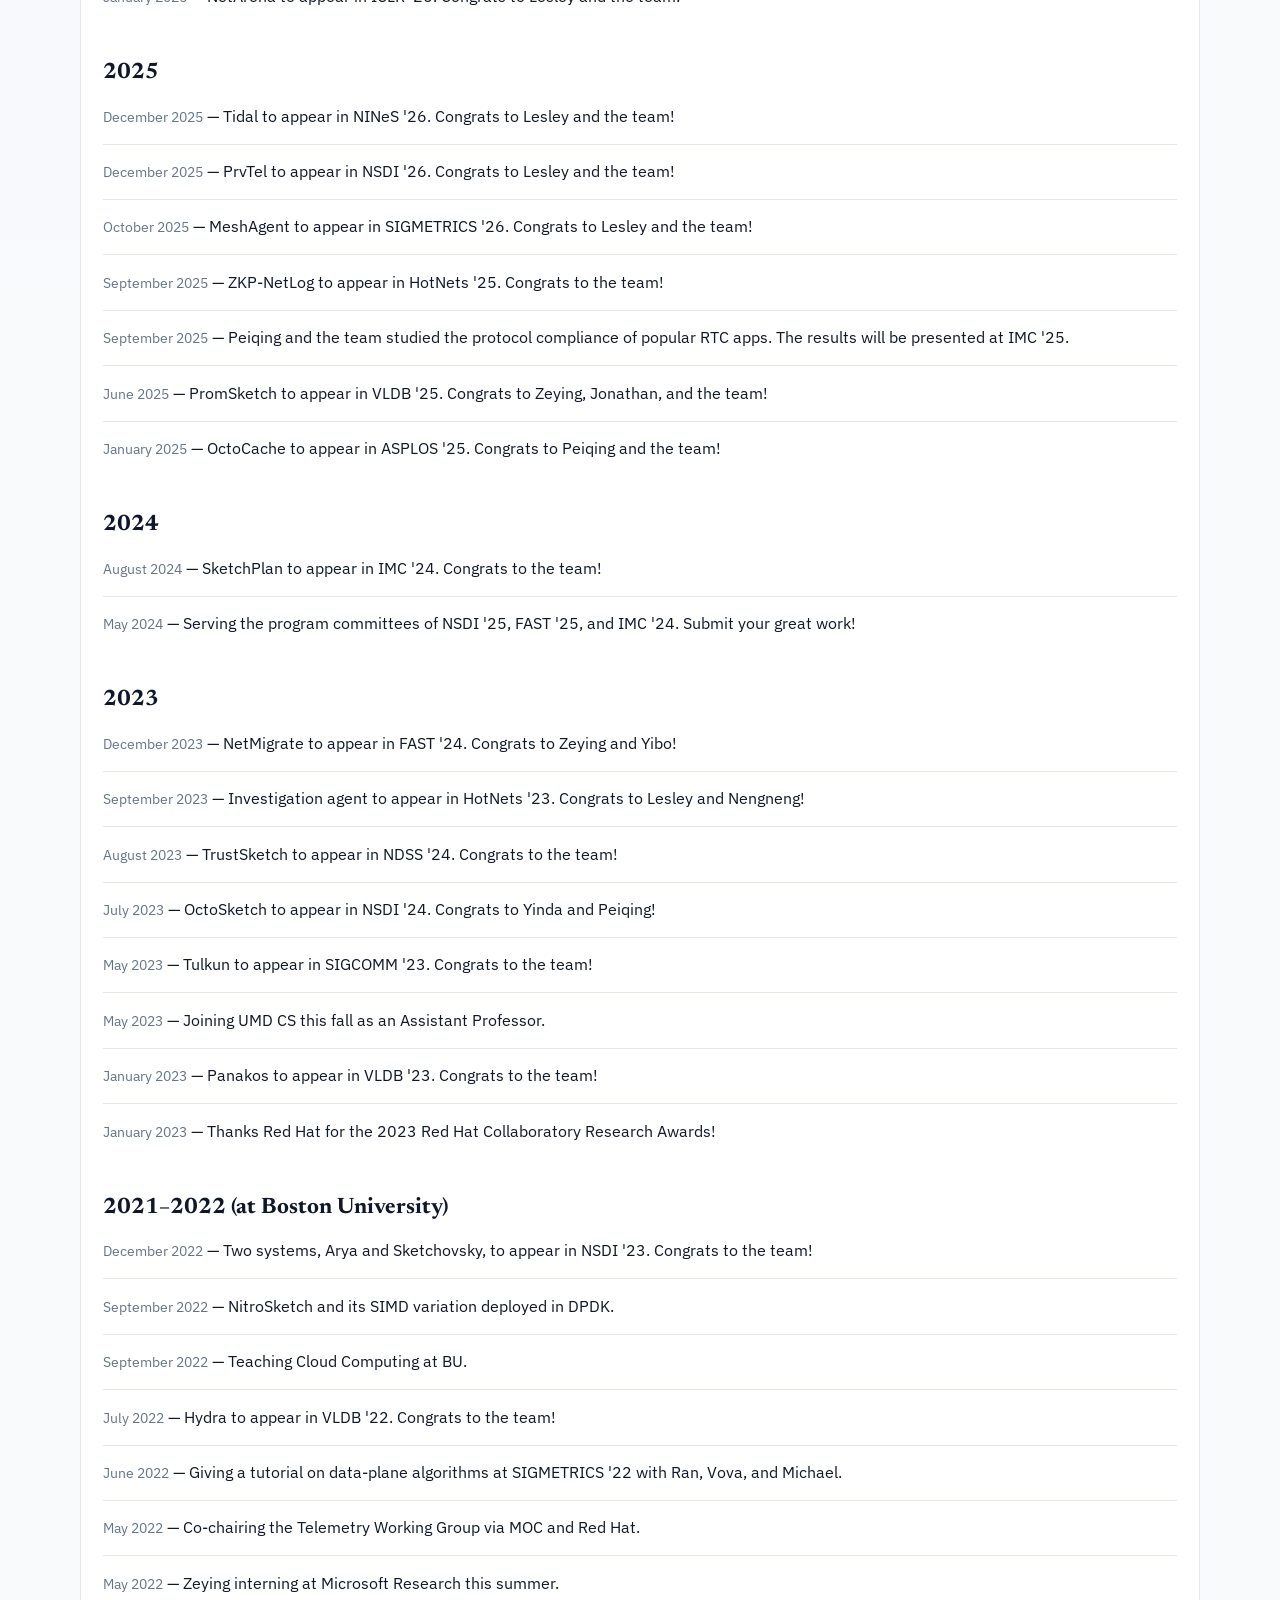
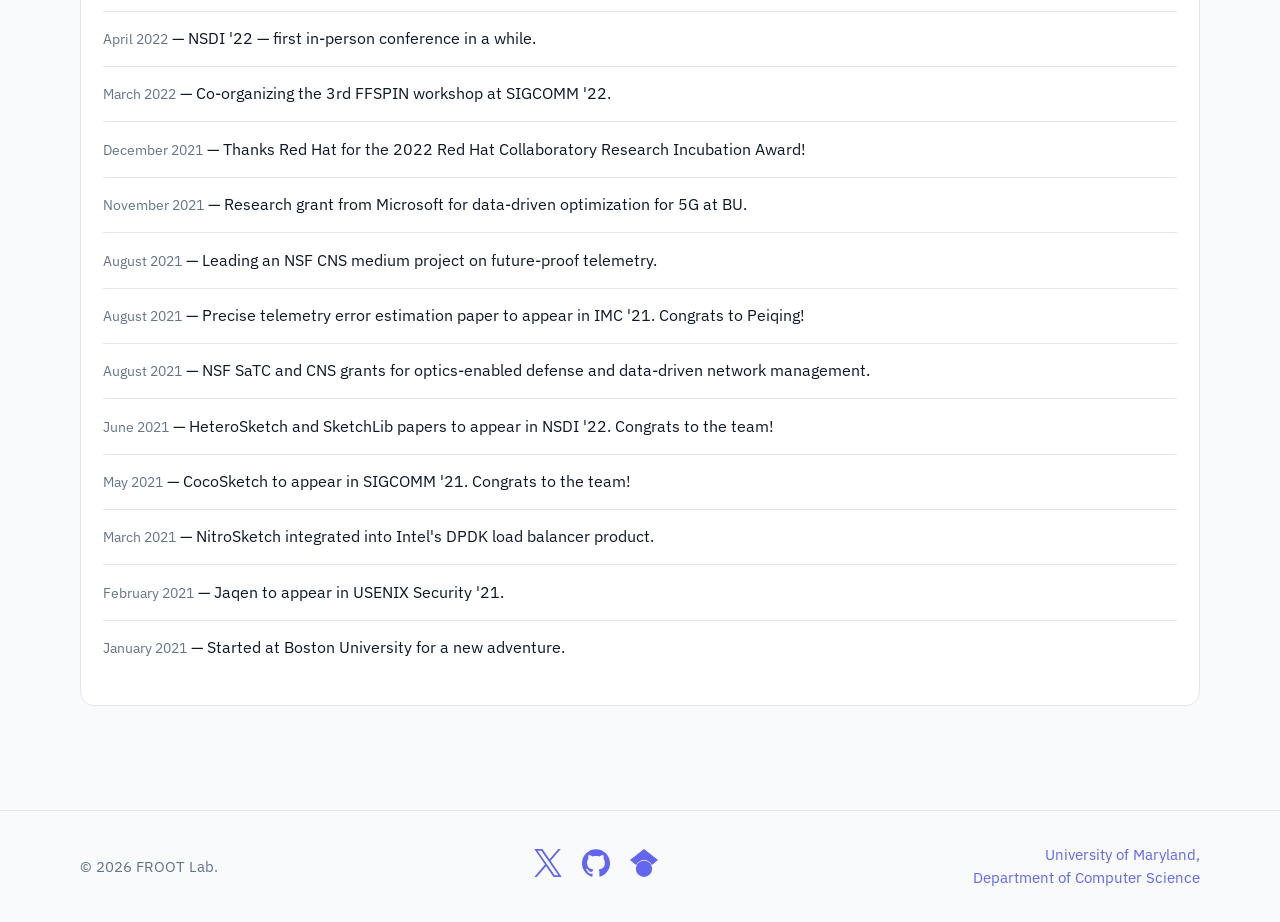
==== commit dc1e56a5: "Give the logo a berry cluster and roll FROOT Lab through the asset set The node closing the Calvert " ====
--- a/news.html
+++ b/news.html
@@ -34,18 +34,13 @@
         <rect x="164" y="107" width="40" height="8" fill="var(--sl-text)"/>
         <rect x="204" y="107" width="40" height="8" fill="var(--sl-accent)"/>
         <rect x="244" y="107" width="40" height="8" fill="var(--sl-text)"/>
-        <g stroke="var(--sl-primary)" stroke-width="2" stroke-linecap="round">
-          <line x1="318" y1="111" x2="318" y2="101"/>
-          <line x1="318" y1="111" x2="318" y2="121"/>
-          <line x1="318" y1="111" x2="308" y2="111"/>
-          <line x1="318" y1="111" x2="328" y2="111"/>
+        <g fill="var(--sl-primary)">
+          <circle cx="311" cy="118" r="7.5"/>
+          <circle cx="325" cy="118" r="7.5"/>
         </g>
-        <g fill="var(--sl-primary)">
-          <circle cx="318" cy="98" r="3"/>
-          <circle cx="318" cy="124" r="3"/>
-          <circle cx="305" cy="111" r="3"/>
-          <circle cx="331" cy="111" r="3"/>
-          <circle cx="318" cy="111" r="4.5"/>
+        <g fill="var(--sl-accent)">
+          <circle cx="318" cy="106" r="7.5"/>
+          <path d="M318 98 C322 90 330 90 330 90 C330 97 323 100 318 98 Z"/>
         </g>
       </svg>
     </a>
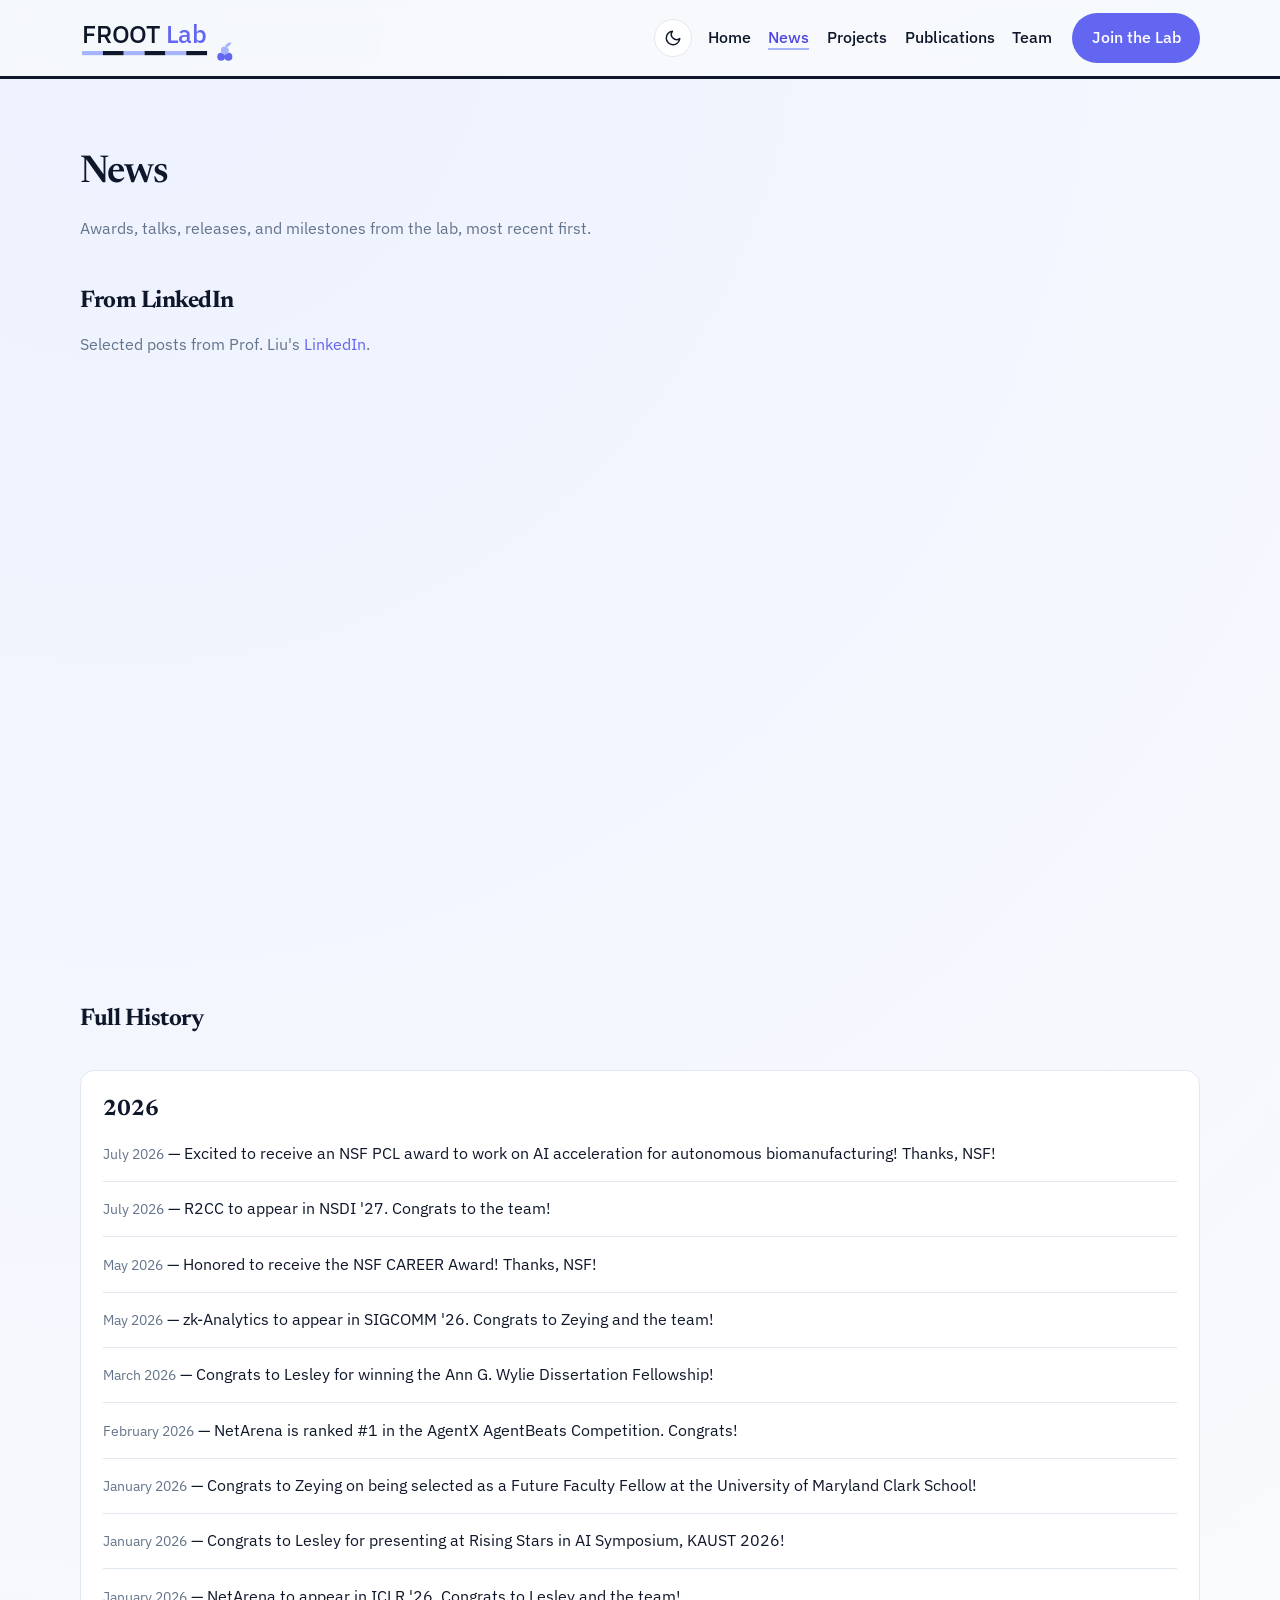
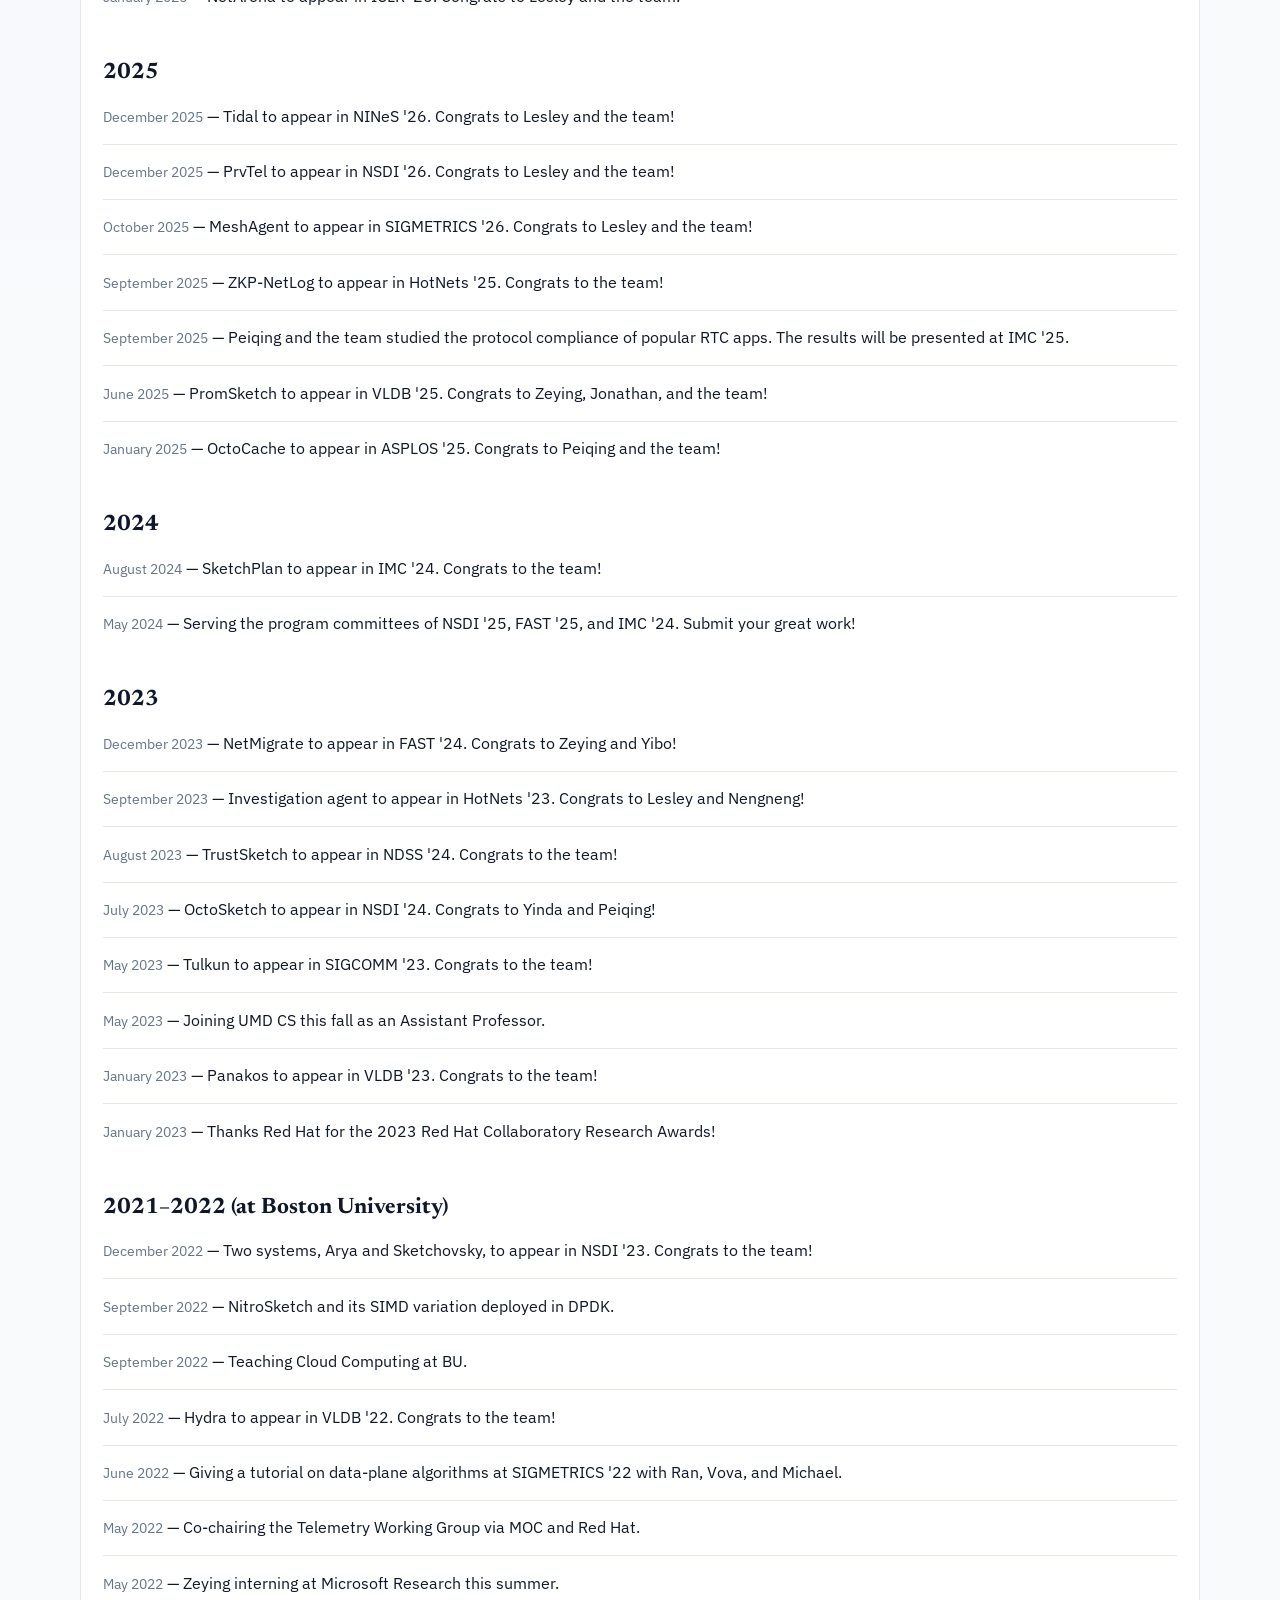
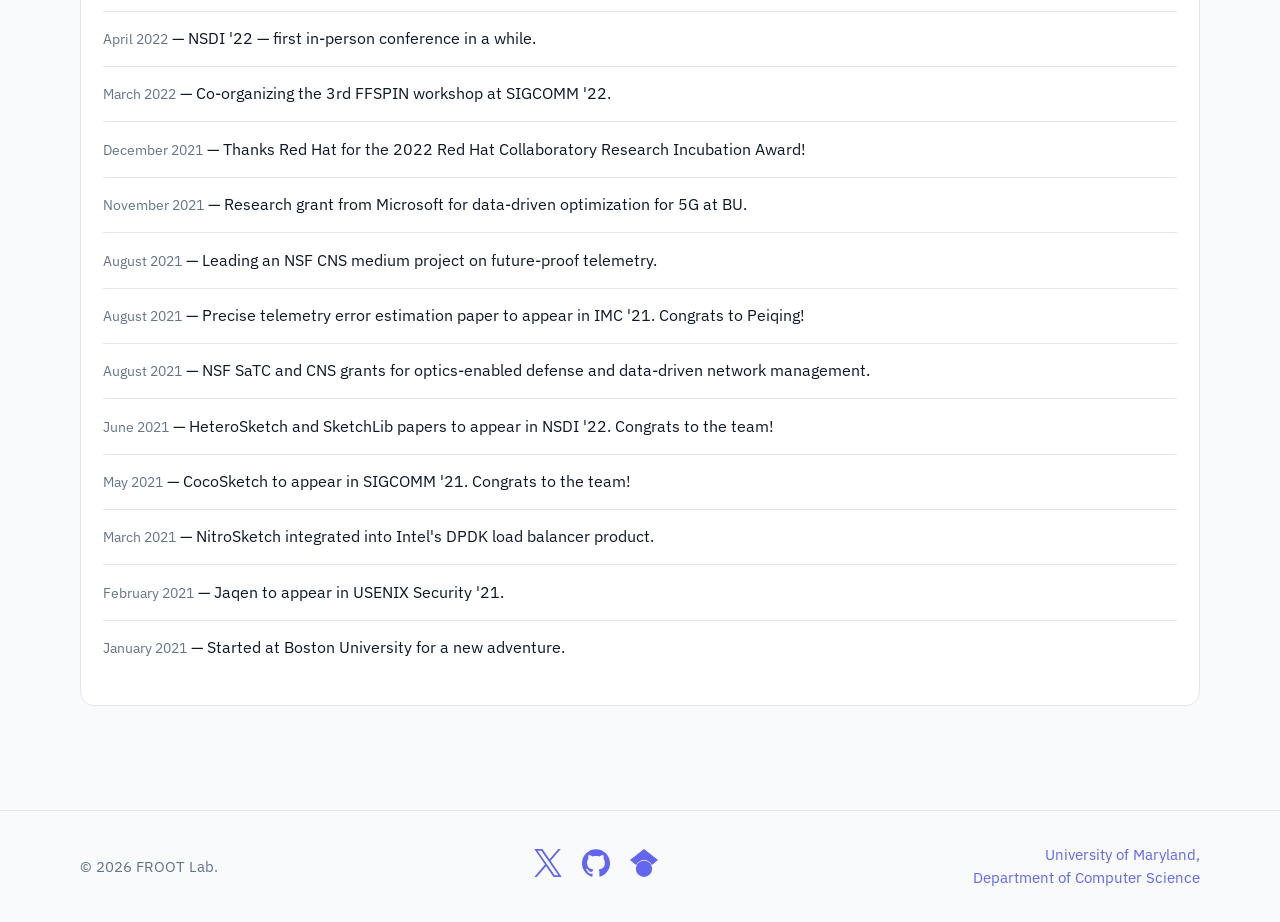
==== commit dded13c9: "Enlarge the header logo by cropping its viewBox to the artwork The header SVG inherited the 378x159 " ====
--- a/news.html
+++ b/news.html
@@ -26,7 +26,7 @@
 <header class="site-header" role="banner">
   <div class="wrap">
     <a class="brand" href="index.html">
-      <svg class="brand-logo" viewBox="0 0 378 159" role="img" aria-label="FROOT Lab" xmlns="http://www.w3.org/2000/svg">
+      <svg class="brand-logo" viewBox="40 34 297 96" role="img" aria-label="FROOT Lab" xmlns="http://www.w3.org/2000/svg">
         <text x="44" y="91" textLength="240" lengthAdjust="spacing" font-family="'IBM Plex Sans', Inter, Manrope, 'Helvetica Neue', Helvetica, Arial, sans-serif" font-size="48" font-weight="500"><tspan fill="var(--sl-text)">FROOT </tspan><tspan fill="var(--sl-primary)">Lab</tspan></text>
         <rect x="44" y="107" width="40" height="8" fill="var(--sl-accent)"/>
         <rect x="84" y="107" width="40" height="8" fill="var(--sl-text)"/>
--- a/assets/css/style.css
+++ b/assets/css/style.css
@@ -105,8 +105,13 @@
   letter-spacing: 0.01em;
 }
 
+/*
+  The header uses a viewBox cropped to the artwork. The standalone files in
+  assets/img/logo keep their baked-in clear space, which is why their box is
+  larger; the header supplies its own spacing instead.
+*/
 .brand-logo {
-  height: 58px;
+  height: 50px;
   width: auto;
   display: block;
 }
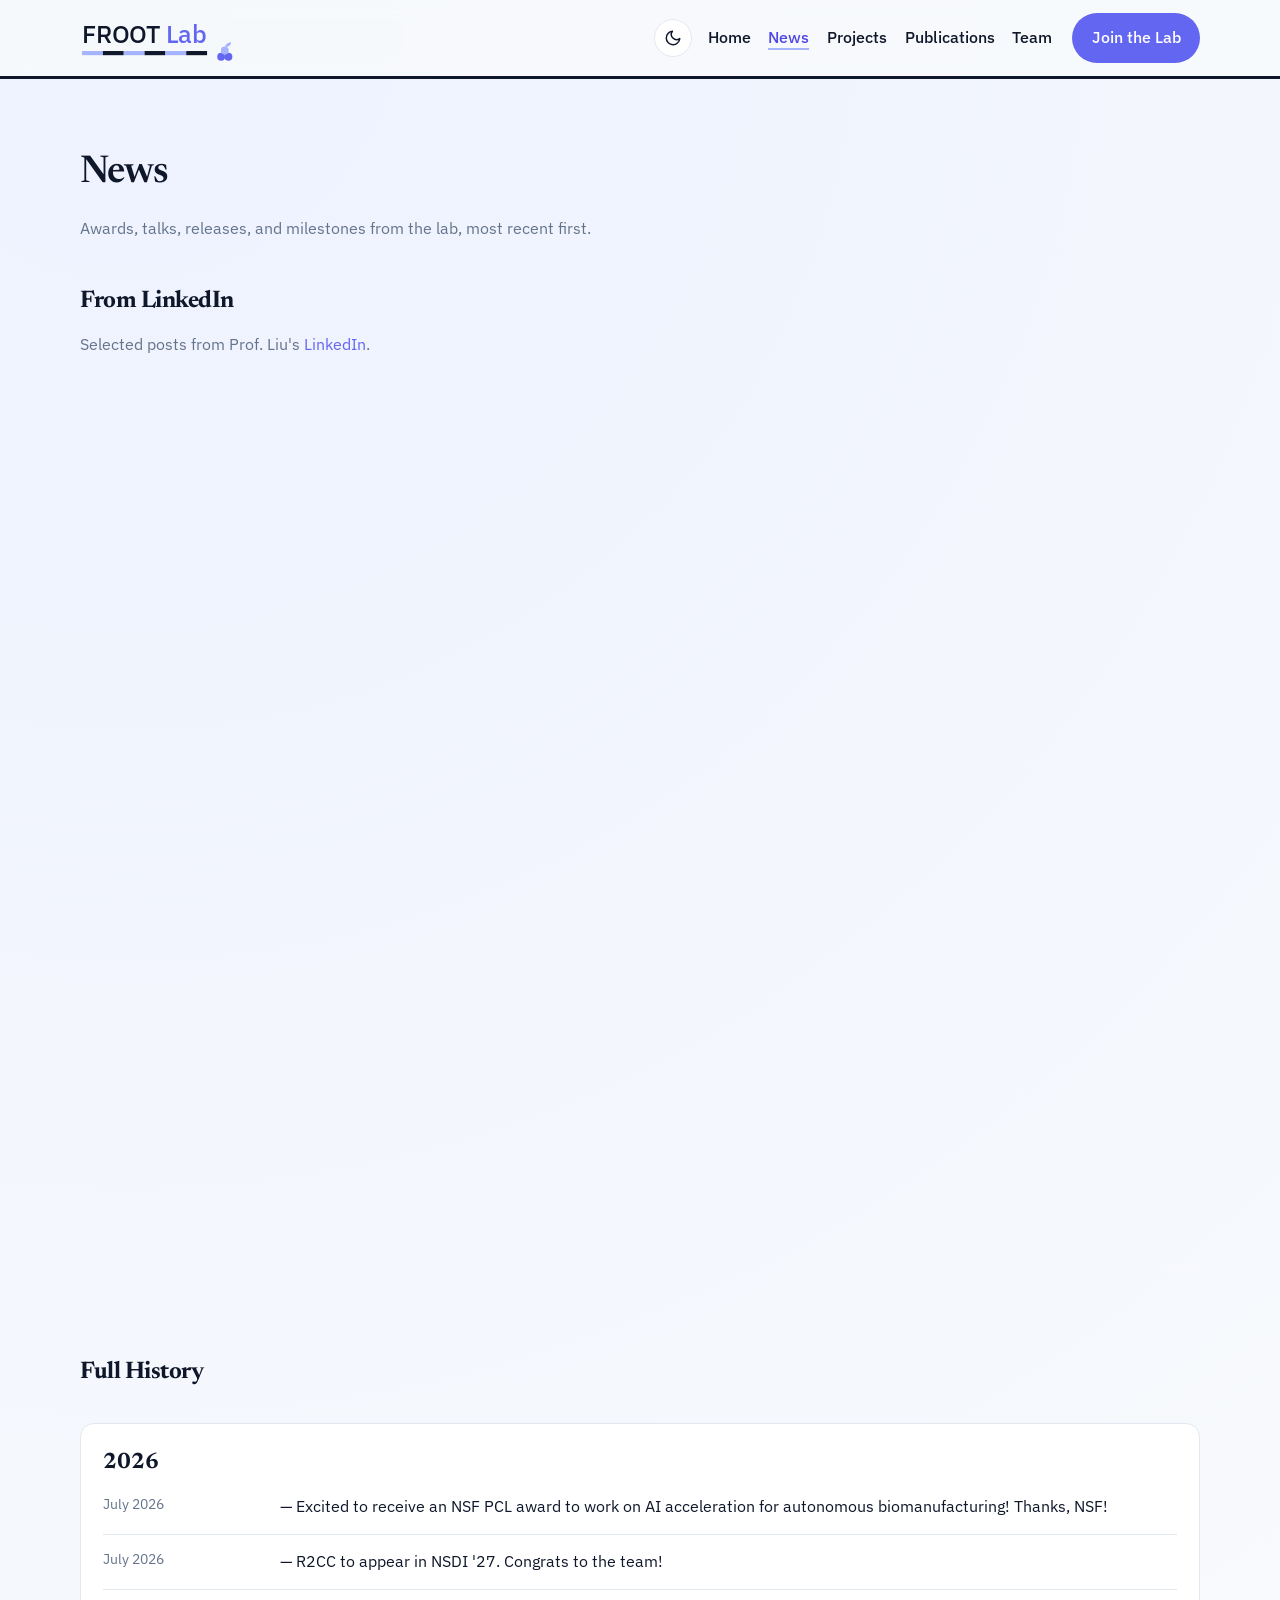
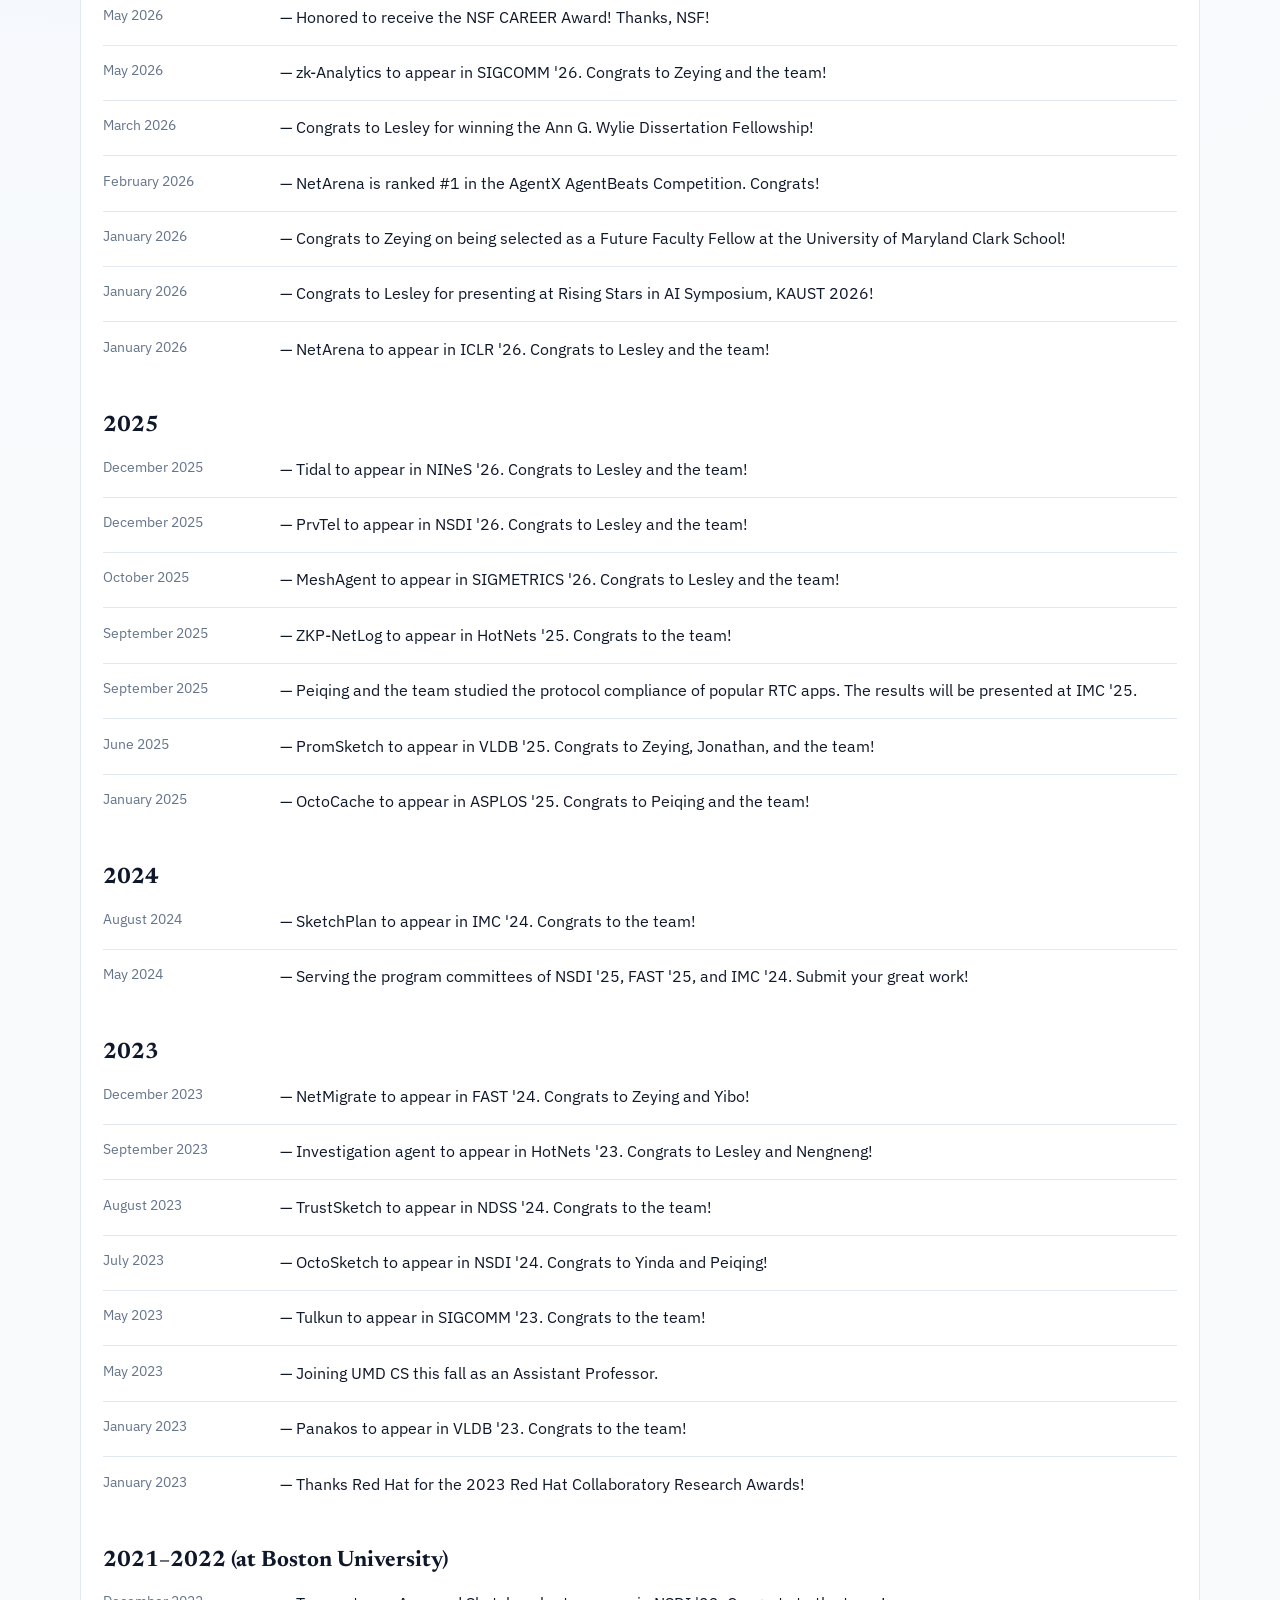
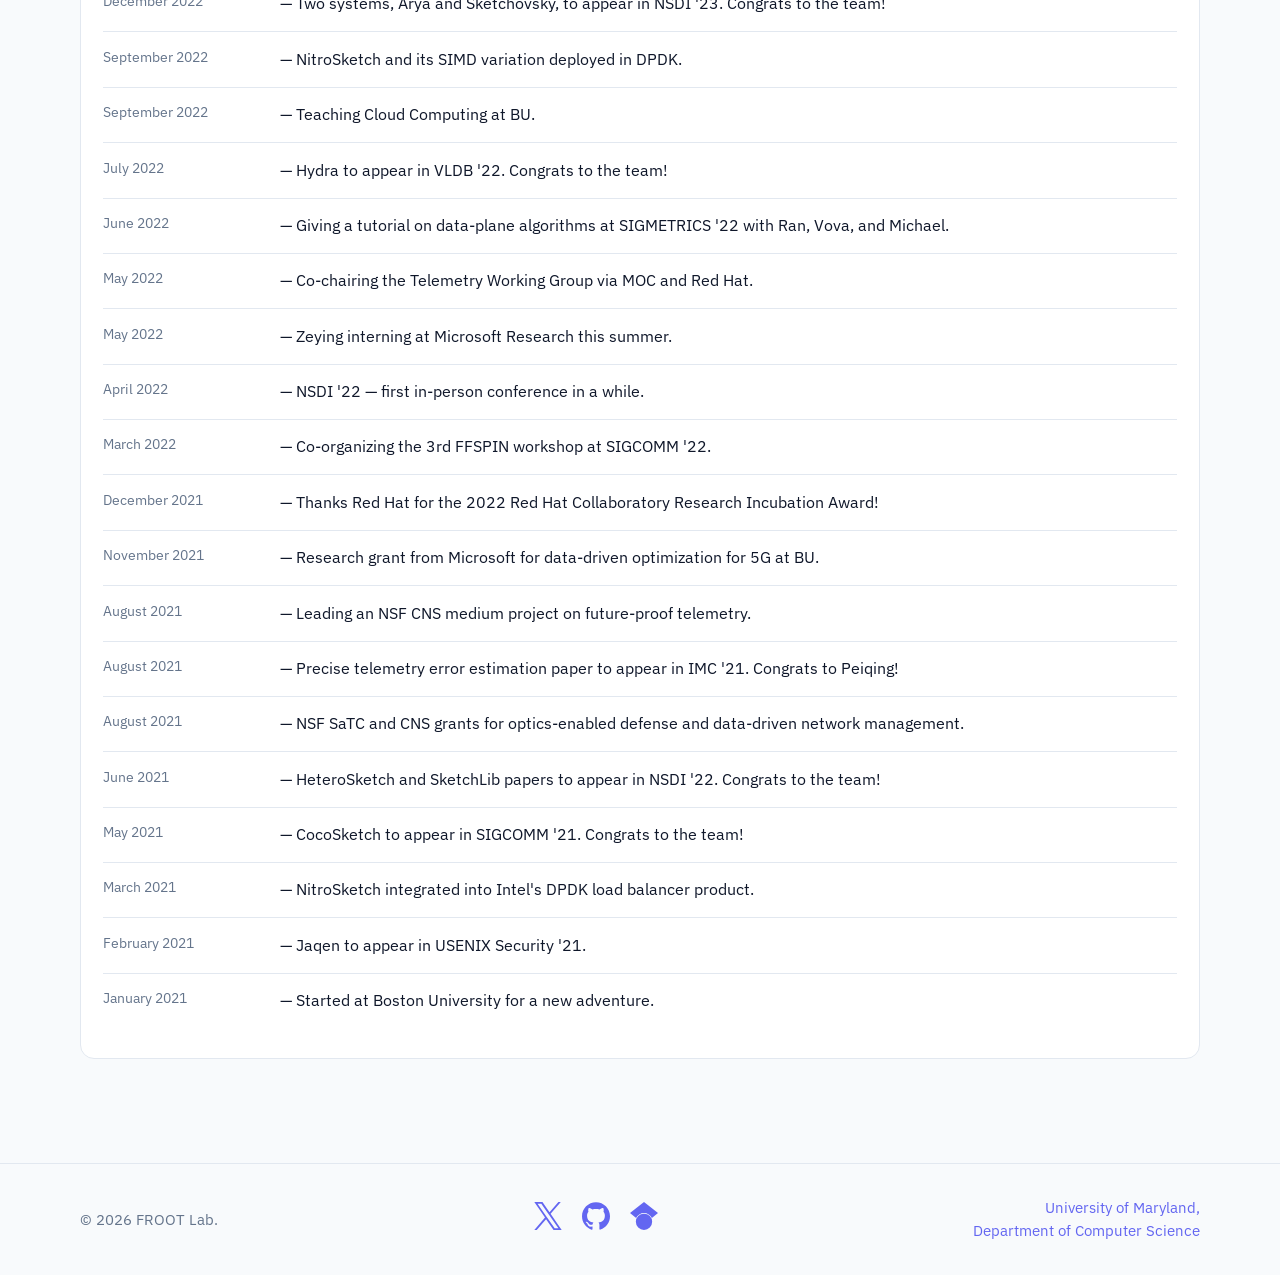
==== commit 6471d0b8: "Pin a second LinkedIn post on the News page Adds the DMI (Deep Model Inspection) announcement next t" ====
--- a/news.html
+++ b/news.html
@@ -94,6 +94,10 @@
         <iframe src="https://www.linkedin.com/embed/feed/update/urn:li:share:7498150496646352896"
                 height="578" width="504" frameborder="0" allowfullscreen title="Embedded LinkedIn post"></iframe>
       </div>
+      <div class="linkedin-slot">
+        <iframe src="https://www.linkedin.com/embed/feed/update/urn:li:share:7496234053923233792"
+                height="931" width="504" frameborder="0" allowfullscreen title="Embedded LinkedIn post"></iframe>
+      </div>
     </div>
 
     <h2 class="section-subtitle">Full History</h2>
--- a/assets/css/style.css
+++ b/assets/css/style.css
@@ -79,6 +79,11 @@
   max-width: 64ch;
 }
 
+/* For a one-sentence intro that should not wrap on desktop. */
+.section-intro--wide {
+  max-width: none;
+}
+
 .site-header {
   position: sticky;
   top: 0;
@@ -622,6 +627,133 @@
   margin-top: 0;
 }
 
+.pub-toolbar {
+  display: flex;
+  flex-wrap: wrap;
+  align-items: flex-end;
+  gap: 0.75rem 1rem;
+  margin: 0 0 0.75rem;
+  scroll-margin-top: 6rem;
+}
+
+.pub-field {
+  display: flex;
+  flex-direction: column;
+  gap: 0.3rem;
+  min-width: 0;
+}
+
+.pub-field--search {
+  flex: 1 1 16rem;
+}
+
+.pub-field label {
+  font-size: 0.8rem;
+  font-weight: 600;
+  letter-spacing: 0.04em;
+  text-transform: uppercase;
+  color: var(--sl-text-muted);
+}
+
+.pub-search,
+.pub-select {
+  font: inherit;
+  /* 16px or more, or iOS Safari zooms in when a control is tapped. */
+  font-size: 1rem;
+  color: var(--sl-text);
+  background: var(--sl-surface);
+  /* Strong enough to show the field's edge (3:1) in both themes. */
+  border: 1px solid color-mix(in srgb, var(--sl-text-muted) 75%, var(--sl-border));
+  border-radius: 10px;
+  padding: 0 0.75rem;
+  height: 2.5rem;
+  box-sizing: border-box;
+}
+
+.pub-search {
+  width: 100%;
+  -webkit-appearance: none;
+  appearance: none;
+}
+
+.pub-search::placeholder {
+  color: var(--sl-text-muted);
+  opacity: 1;
+}
+
+.pub-select {
+  min-width: 9rem;
+  max-width: 100%;
+  cursor: pointer;
+}
+
+.pub-search:focus-visible,
+.pub-select:focus-visible,
+.pub-reset:focus-visible,
+.pub-tag:focus-visible {
+  outline: 2px solid var(--sl-primary);
+  outline-offset: 1px;
+  border-color: var(--sl-primary);
+}
+
+.pub-summary {
+  display: flex;
+  flex-wrap: wrap;
+  align-items: baseline;
+  gap: 0.25rem 0.75rem;
+  margin: 0 0 1.5rem;
+}
+
+.pub-count {
+  margin: 0;
+  font-size: 0.88rem;
+  color: var(--sl-text-muted);
+}
+
+.pub-reset {
+  font: inherit;
+  font-size: 0.88rem;
+  font-weight: 600;
+  color: var(--sl-primary-strong);
+  background: none;
+  border: none;
+  padding: 0;
+  cursor: pointer;
+}
+
+.pub-reset:hover {
+  text-decoration: underline;
+}
+
+.pub-reset[hidden] {
+  display: none;
+}
+
+.pub-empty {
+  color: var(--sl-text-muted);
+}
+
+.pub-results mark {
+  background: color-mix(in srgb, var(--sl-accent) 35%, var(--sl-surface));
+  color: var(--sl-text);
+  border-radius: 2px;
+}
+
+@media (max-width: 760px) {
+  .pub-field:not(.pub-field--search) {
+    flex: 1 1 8rem;
+  }
+
+  .pub-field.pub-field--cat {
+    flex-basis: 100%;
+  }
+
+  .pub-select {
+    min-width: 0;
+    width: 100%;
+  }
+}
+
 .pub-list {
   margin: 0 0 0.5rem;
   padding: 0;
@@ -631,8 +763,149 @@
 }
 
 .pub-list li {
+  display: grid;
+  grid-template-columns: 10rem minmax(0, 1fr);
+  align-items: start;
+  gap: 0 1.1rem;
   padding-bottom: 0.9rem;
   border-bottom: 1px solid var(--sl-border);
+  scroll-margin-top: 6rem;
+}
+
+.pub-thumb {
+  position: relative;
+  aspect-ratio: 16 / 10;
+  overflow: hidden;
+  border-radius: 10px;
+  border: 1px solid var(--sl-border);
+  background: var(--sl-bg);
+}
+
+.pub-thumb img {
+  display: block;
+  width: 100%;
+  height: 100%;
+  object-fit: cover;
+}
+
+/* Stand-in until the entry gets an `image`: venue and year on a tint of the
+   site colours, with the logo's stripe along the bottom. */
+.pub-thumb--placeholder {
+  display: flex;
+  flex-direction: column;
+  align-items: center;
+  justify-content: center;
+  gap: 0.15rem;
+  padding: 0.5rem 0.6rem 0.8rem;
+  text-align: center;
+  background: linear-gradient(135deg,
+    color-mix(in srgb, var(--sl-primary) 12%, var(--sl-surface)),
+    color-mix(in srgb, var(--sl-accent) 28%, var(--sl-surface)));
+}
+
+.pub-thumb--placeholder::after {
+  content: "";
+  position: absolute;
+  left: 0;
+  right: 0;
+  bottom: 0;
+  height: 4px;
+  background: repeating-linear-gradient(90deg, var(--sl-accent) 0 14px, var(--sl-primary-strong) 14px 28px);
+  opacity: 0.7;
+}
+
+.pub-thumb-venue {
+  font-family: "Newsreader", "Iowan Old Style", Georgia, serif;
+  font-size: 1.02rem;
+  font-weight: 600;
+  line-height: 1.15;
+  color: var(--sl-primary-strong);
+  overflow-wrap: anywhere;
+  display: -webkit-box;
+  -webkit-line-clamp: 3;
+  -webkit-box-orient: vertical;
+  overflow: hidden;
+}
+
+.pub-thumb-year {
+  font-size: 0.78rem;
+  font-weight: 600;
+  letter-spacing: 0.06em;
+  color: var(--sl-text-muted);
+}
+
+.pub-body {
+  min-width: 0;
+}
+
+.pub-tags {
+  display: flex;
+  flex-wrap: wrap;
+  gap: 0.35rem;
+  margin: 0.45rem 0 0;
+}
+
+.pub-tag {
+  font: inherit;
+  font-size: 0.76rem;
+  font-weight: 600;
+  line-height: 1.2;
+  padding: 0.28rem 0.65rem;
+  border-radius: 999px;
+  border: 1px solid var(--sl-border);
+  background: var(--sl-bg);
+  color: var(--sl-text-muted);
+  cursor: pointer;
+}
+
+.pub-tag:hover {
+  color: var(--sl-primary-strong);
+  border-color: var(--sl-accent);
+}
+
+.pub-tag[aria-pressed="true"] {
+  background: var(--sl-primary-strong);
+  border-color: var(--sl-primary-strong);
+  color: var(--sl-surface);
+}
+
+@media (forced-colors: active) {
+  .pub-tag[aria-pressed="true"] {
+    forced-color-adjust: none;
+    background: Highlight;
+    border-color: Highlight;
+    color: HighlightText;
+  }
+}
+
+@media (max-width: 560px) {
+  .pub-list li {
+    grid-template-columns: 5.5rem minmax(0, 1fr);
+    gap: 0 0.85rem;
+  }
+
+  .pub-thumb {
+    border-radius: 8px;
+  }
+
+  .pub-thumb--placeholder {
+    padding: 0.3rem 0.35rem 0.55rem;
+    gap: 0;
+  }
+
+  .pub-thumb--placeholder::after {
+    height: 3px;
+  }
+
+  .pub-thumb-venue {
+    font-size: 0.64rem;
+    -webkit-line-clamp: 3;
+  }
+
+  /* Too small for both lines; the year heading already says it. */
+  .pub-thumb-year {
+    display: none;
+  }
 }
 
 .pub-list li:last-child {
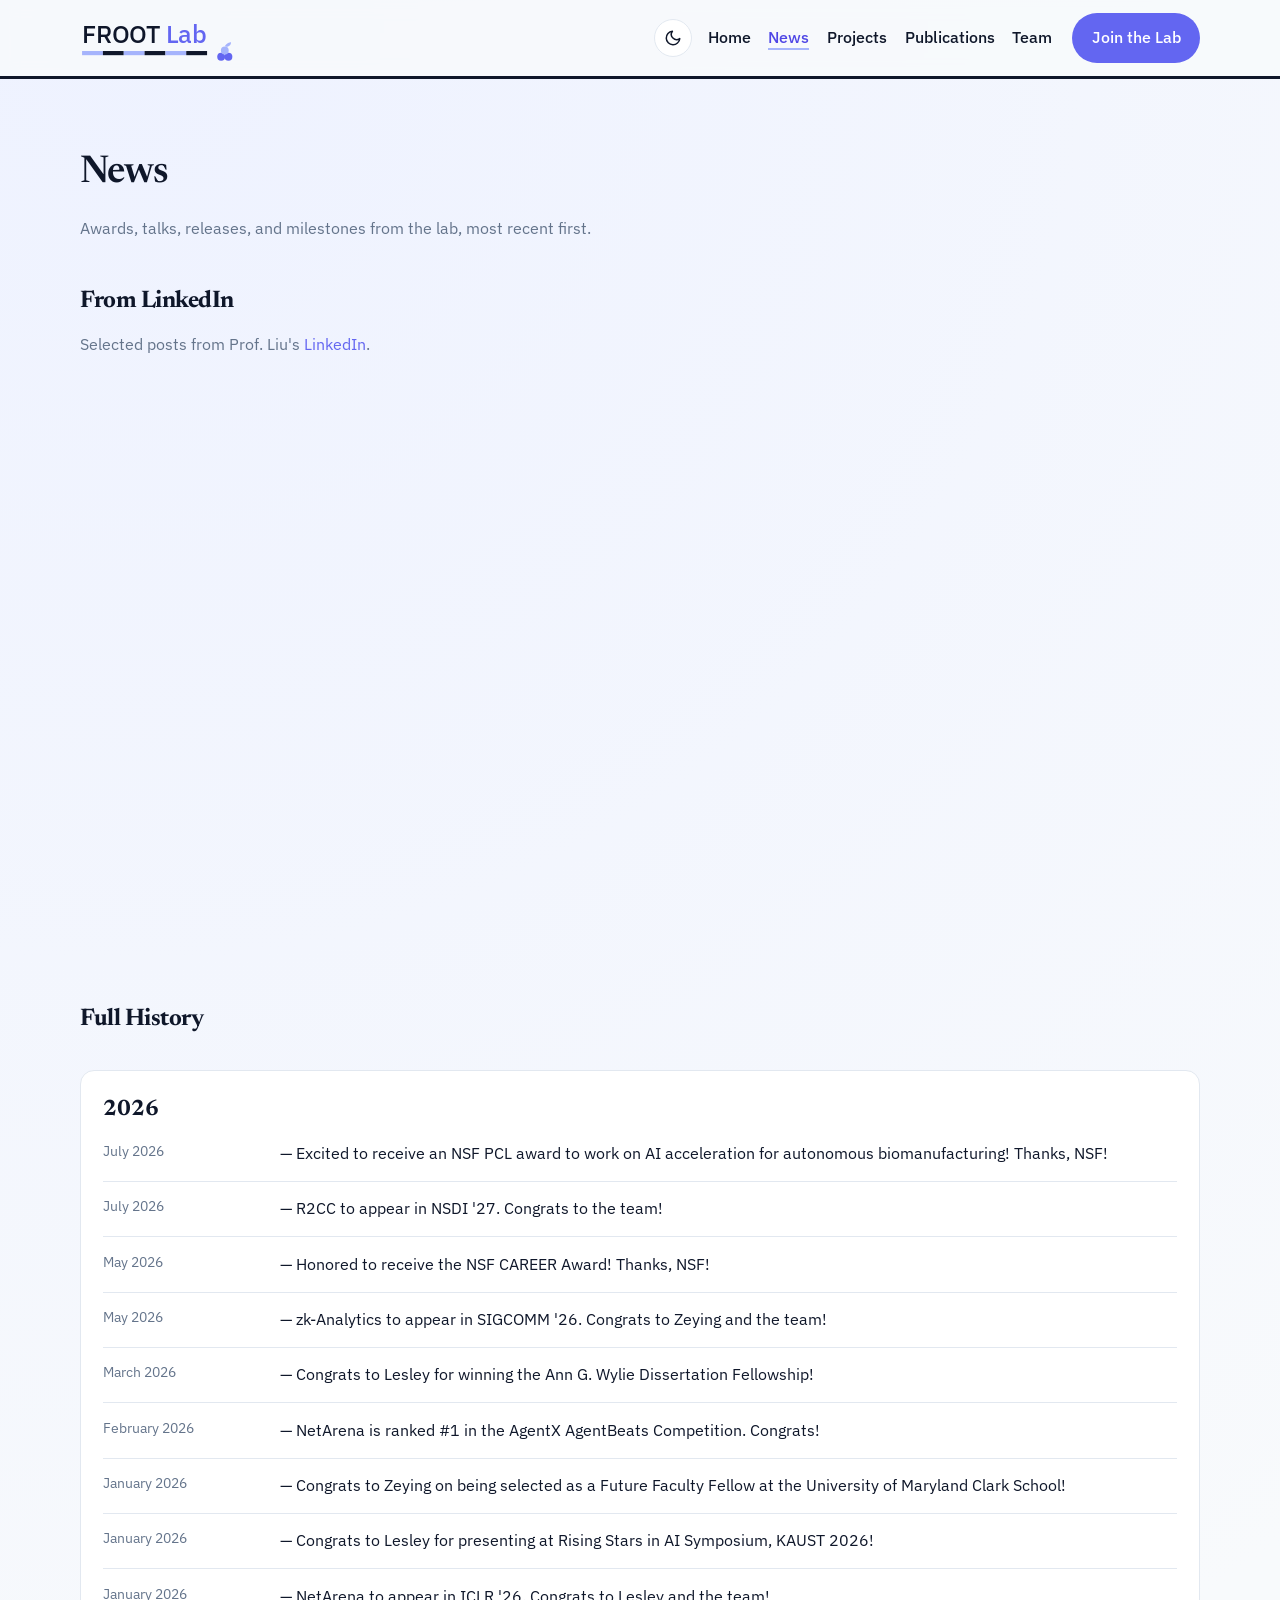
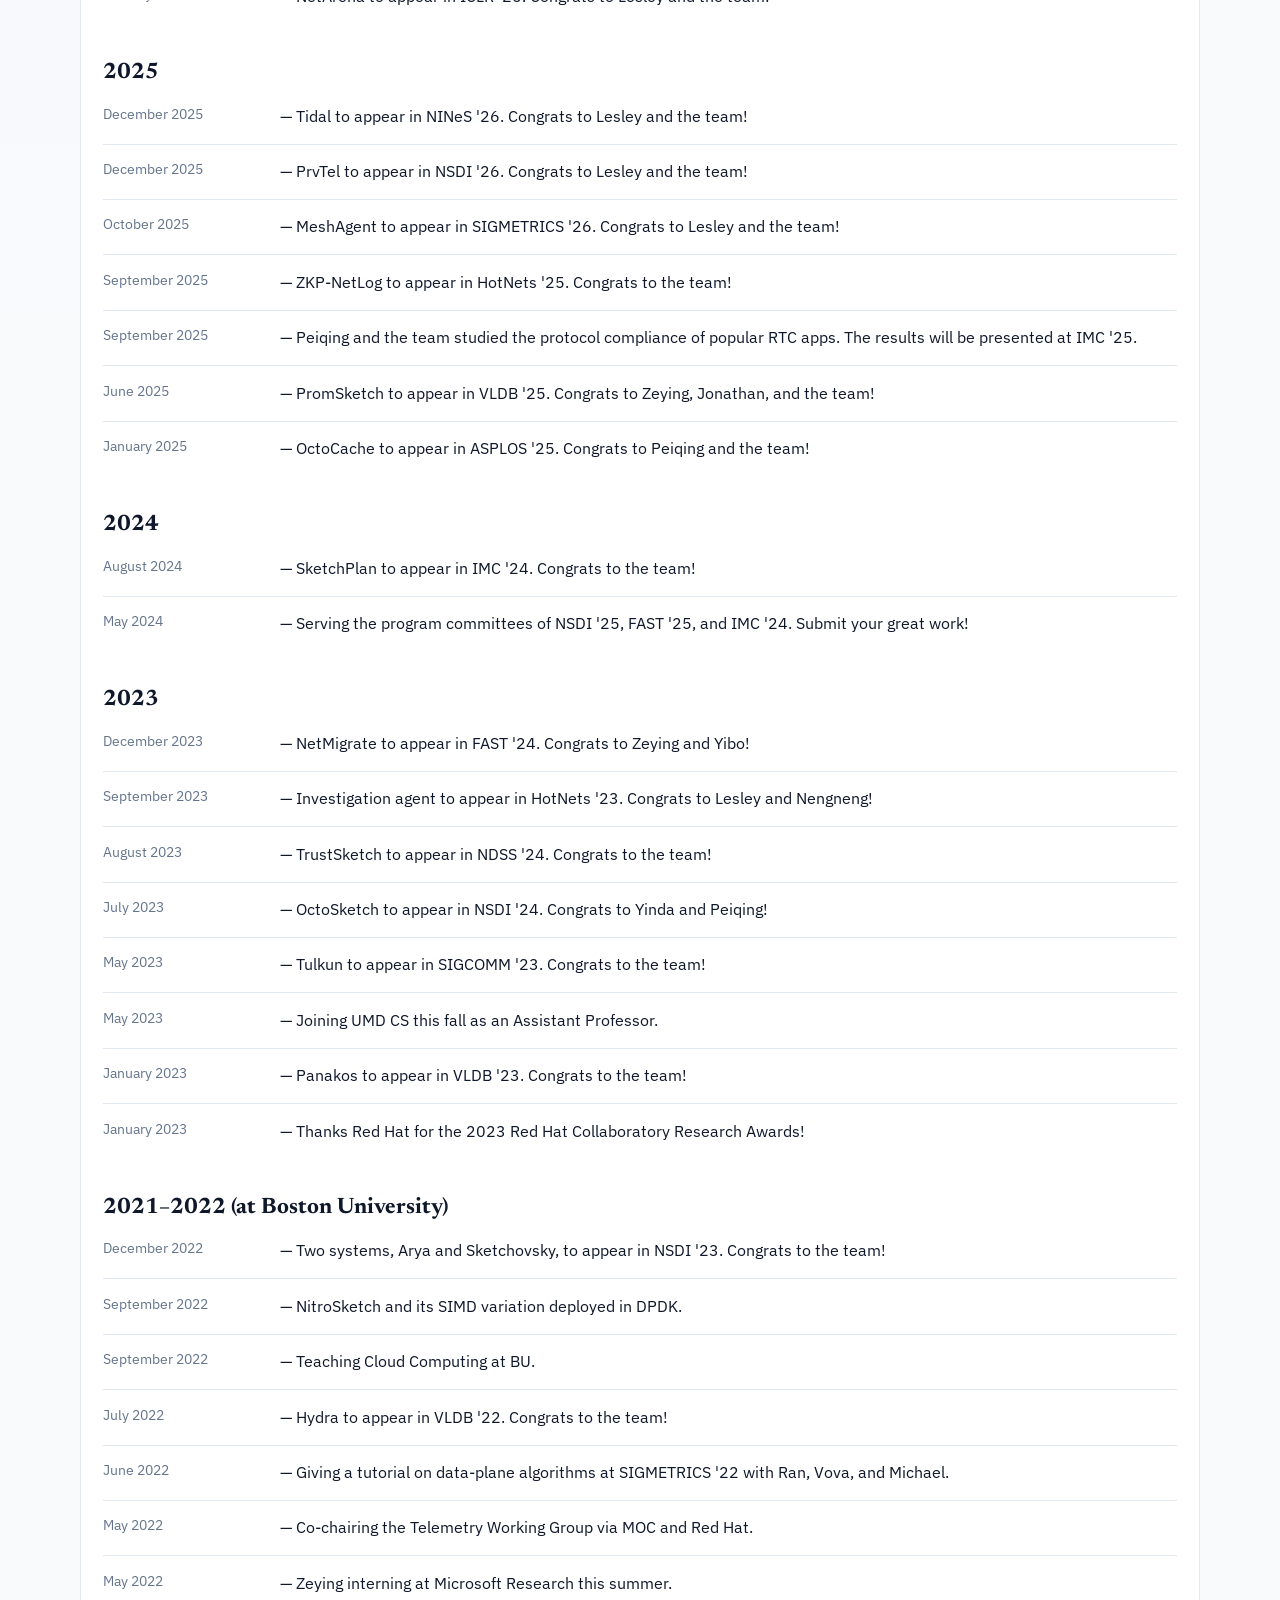
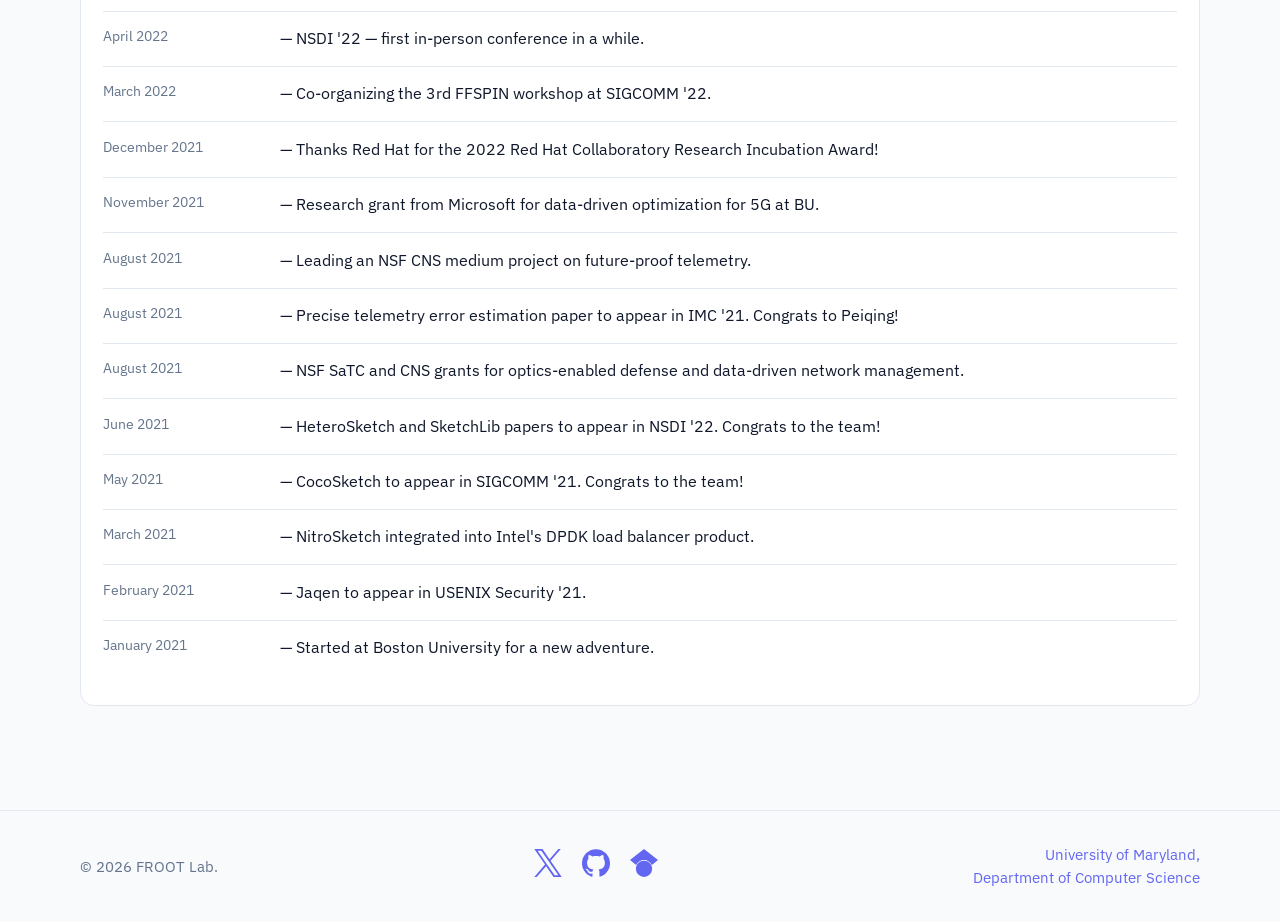
==== commit a2b070c7: "Collapse the DMI LinkedIn post on the News page Uses LinkedIn's collapsed embed (first lines, "...mo" ====
--- a/news.html
+++ b/news.html
@@ -95,8 +95,8 @@
                 height="578" width="504" frameborder="0" allowfullscreen title="Embedded LinkedIn post"></iframe>
       </div>
       <div class="linkedin-slot">
-        <iframe src="https://www.linkedin.com/embed/feed/update/urn:li:share:7496234053923233792"
-                height="931" width="504" frameborder="0" allowfullscreen title="Embedded LinkedIn post"></iframe>
+        <iframe src="https://www.linkedin.com/embed/feed/update/urn:li:share:7496234053923233792?collapsed=1"
+                height="490" width="504" frameborder="0" allowfullscreen title="Embedded LinkedIn post"></iframe>
       </div>
     </div>
 
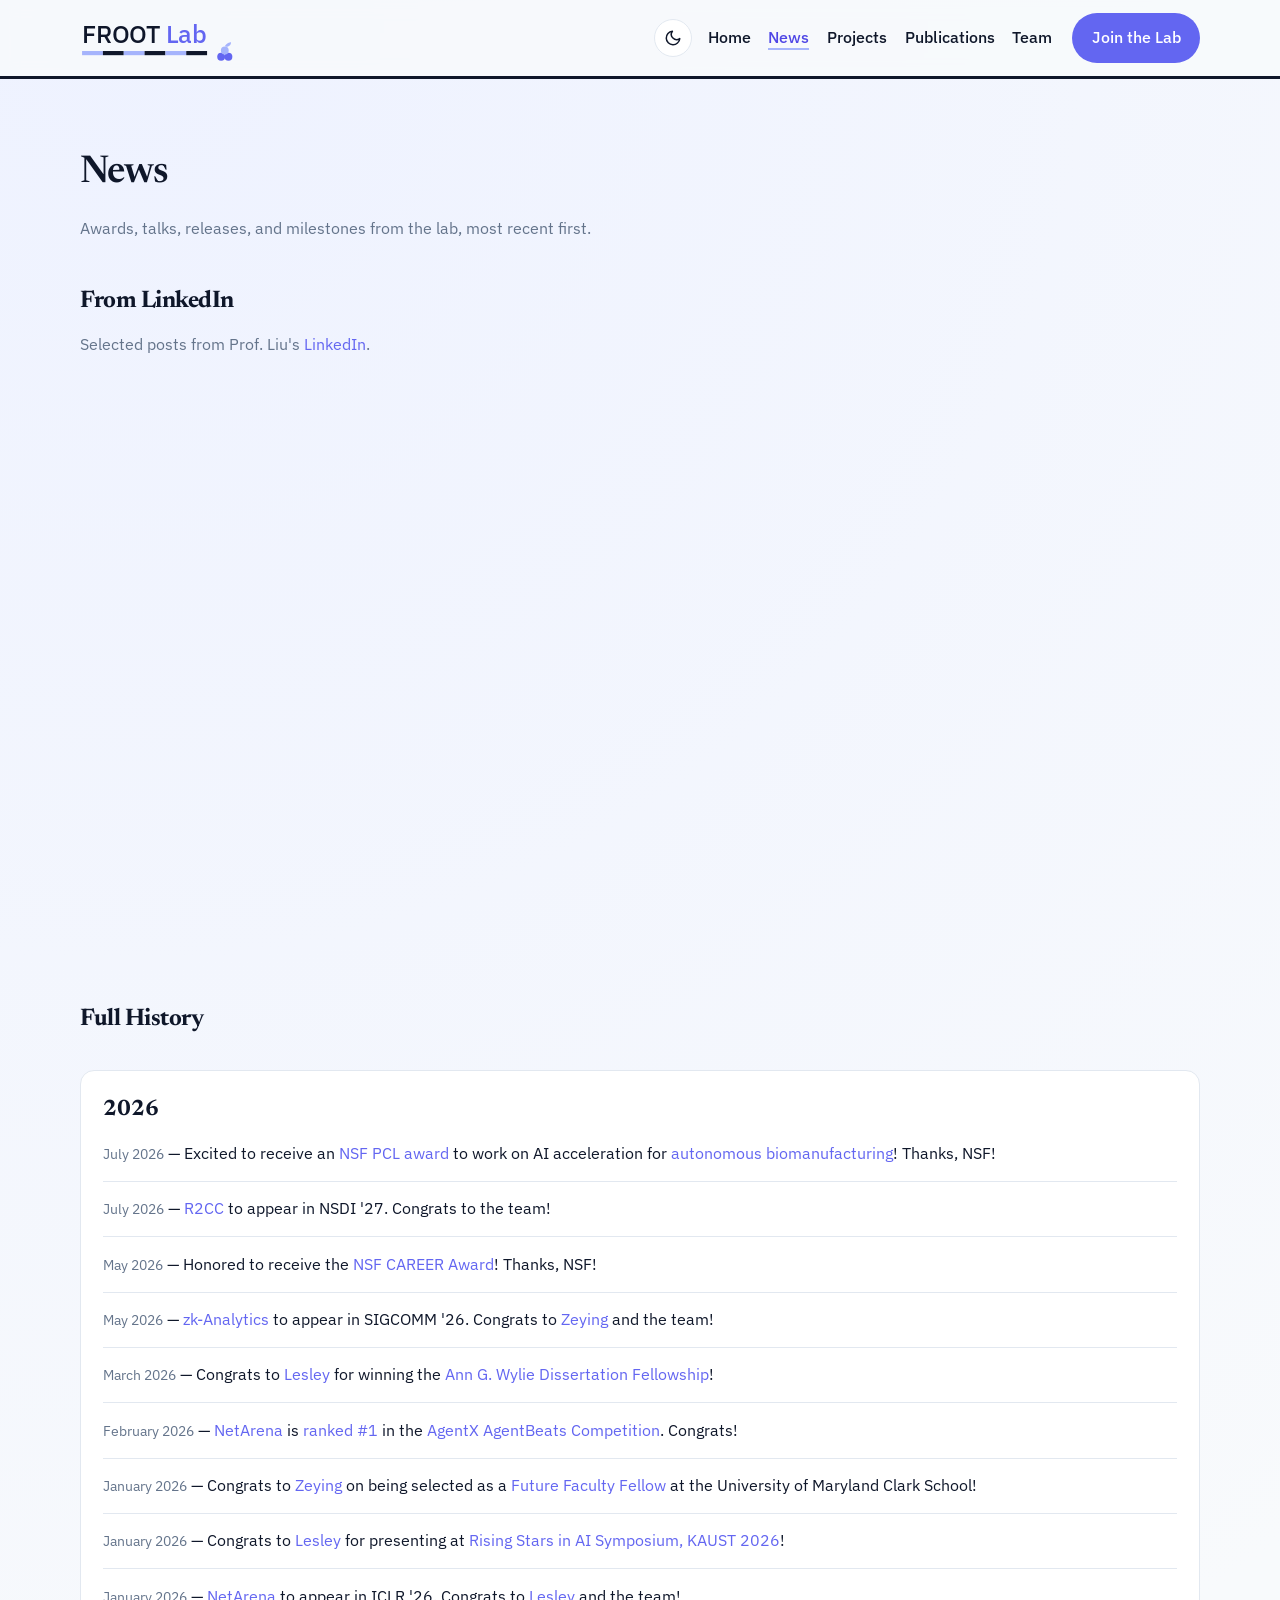
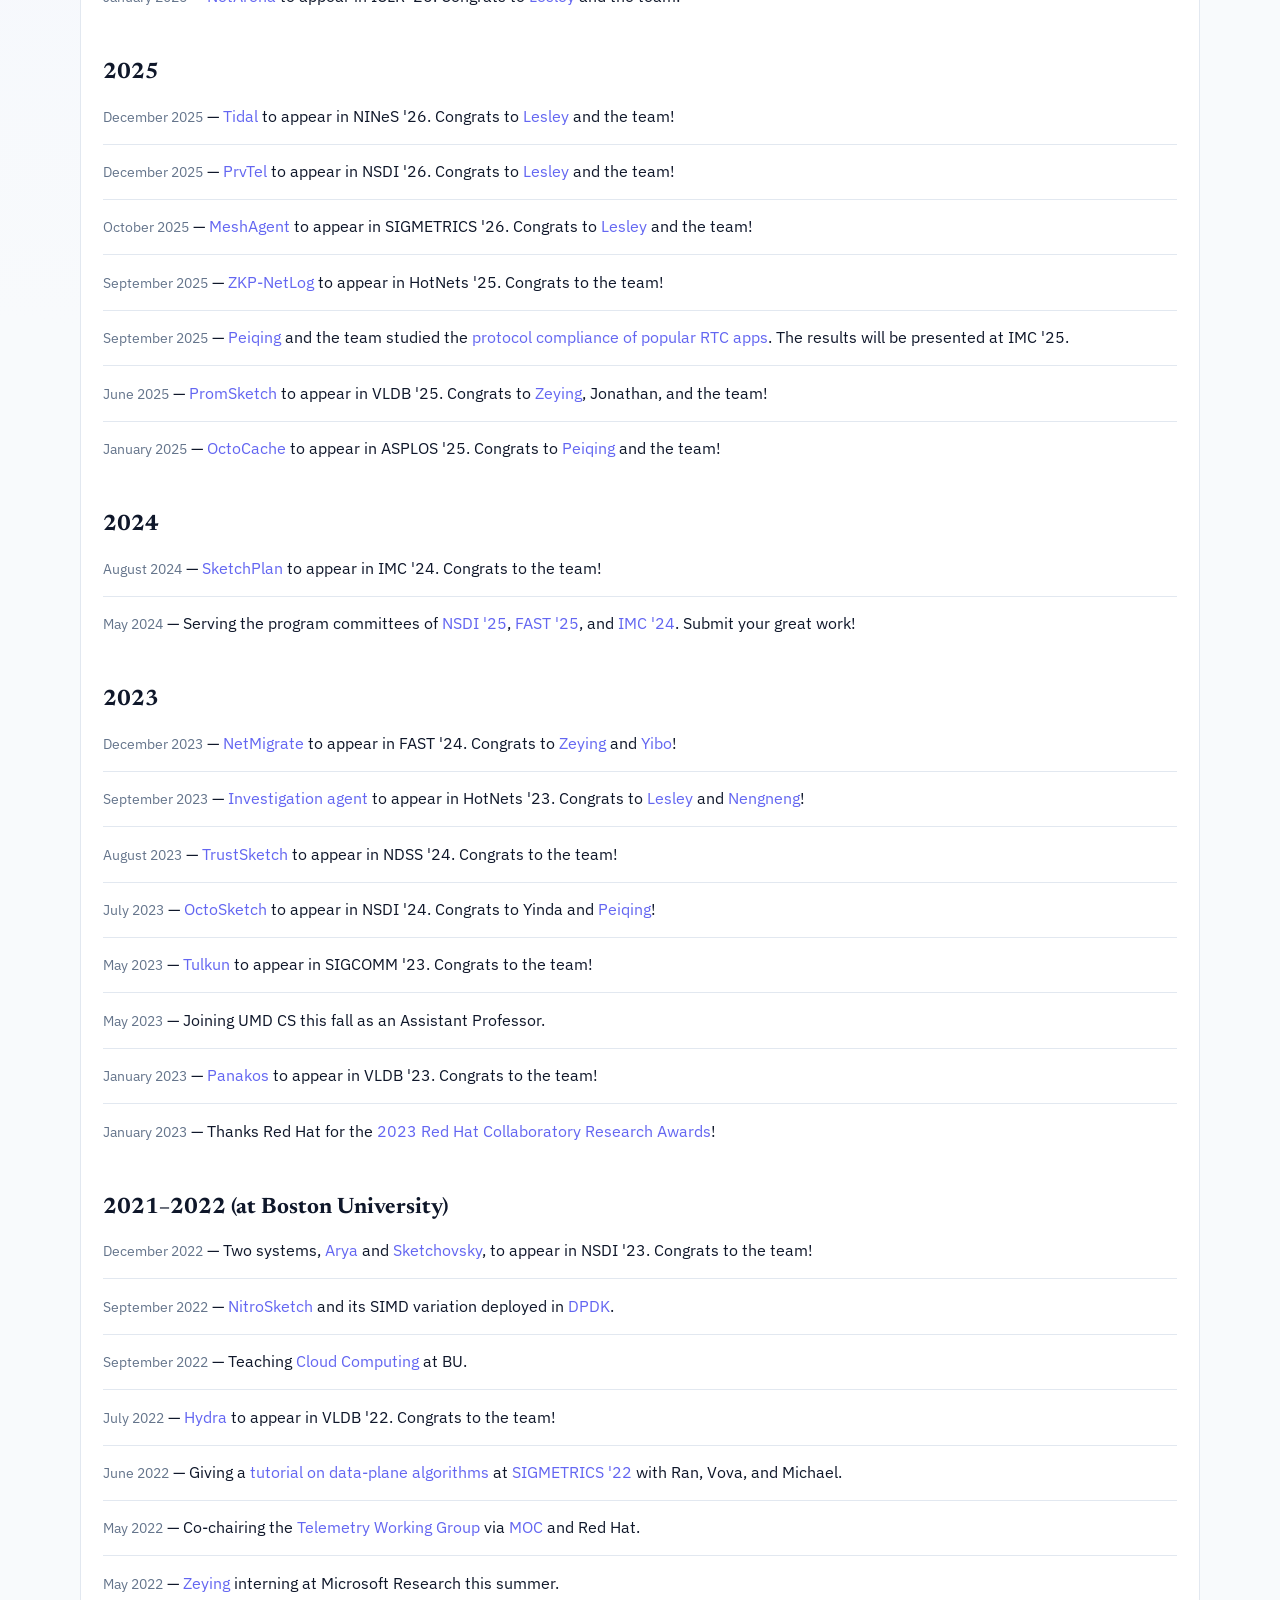
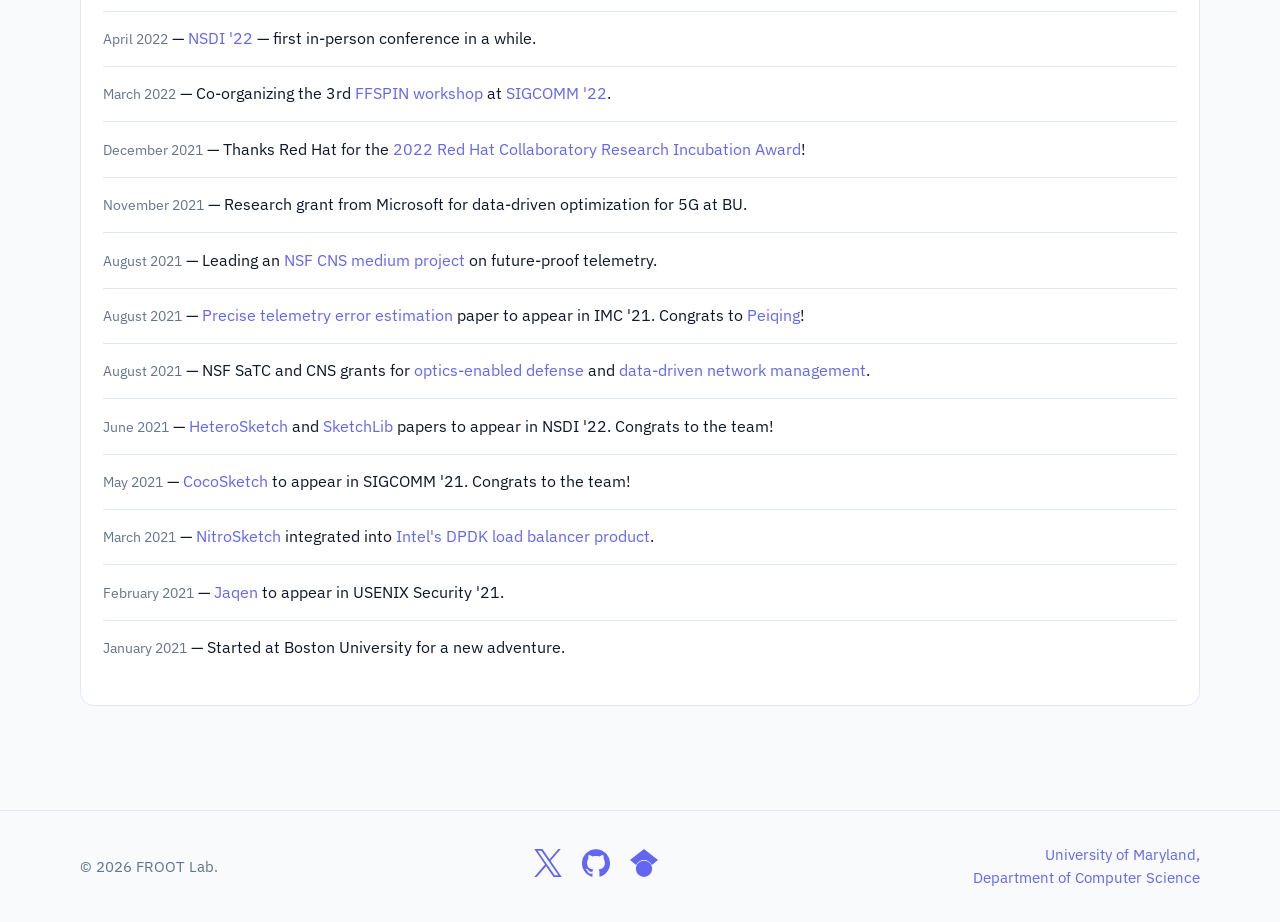
==== commit 8ebae714: "Link the News history to papers, people and sources - Paper names link to their entry on the Publica" ====
--- a/news.html
+++ b/news.html
@@ -104,66 +104,66 @@
     <div class="content-shell page-content">
       <h2>2026</h2>
       <ul class="pub-list">
-        <li><span class="news-date">July 2026</span> &mdash; Excited to receive an NSF PCL award to work on AI acceleration for autonomous biomanufacturing! Thanks, NSF!</li>
-        <li><span class="news-date">July 2026</span> &mdash; R2CC to appear in NSDI '27. Congrats to the team!</li>
-        <li><span class="news-date">May 2026</span> &mdash; Honored to receive the NSF CAREER Award! Thanks, NSF!</li>
-        <li><span class="news-date">May 2026</span> &mdash; zk-Analytics to appear in SIGCOMM '26. Congrats to Zeying and the team!</li>
-        <li><span class="news-date">March 2026</span> &mdash; Congrats to Lesley for winning the Ann G. Wylie Dissertation Fellowship!</li>
-        <li><span class="news-date">February 2026</span> &mdash; NetArena is ranked #1 in the AgentX AgentBeats Competition. Congrats!</li>
-        <li><span class="news-date">January 2026</span> &mdash; Congrats to Zeying on being selected as a Future Faculty Fellow at the University of Maryland Clark School!</li>
-        <li><span class="news-date">January 2026</span> &mdash; Congrats to Lesley for presenting at Rising Stars in AI Symposium, KAUST 2026!</li>
-        <li><span class="news-date">January 2026</span> &mdash; NetArena to appear in ICLR '26. Congrats to Lesley and the team!</li>
+        <li><span class="news-date">July 2026</span> &mdash; Excited to receive an <a href="https://www.nsf.gov/awardsearch/showAward?AWD_ID=2607564" target="_blank" rel="noopener">NSF PCL award</a> to work on AI acceleration for <a href="https://today.umd.edu/nsf-awards-umd-17-3m-to-establish-autonomous-biomanufacturing-lab" target="_blank" rel="noopener">autonomous biomanufacturing</a>! Thanks, NSF!</li>
+        <li><span class="news-date">July 2026</span> &mdash; <a href="publications.html#r2cc">R2CC</a> to appear in NSDI '27. Congrats to the team!</li>
+        <li><span class="news-date">May 2026</span> &mdash; Honored to receive the <a href="https://www.nsf.gov/awardsearch/showAward?AWD_ID=2544434" target="_blank" rel="noopener">NSF CAREER Award</a>! Thanks, NSF!</li>
+        <li><span class="news-date">May 2026</span> &mdash; <a href="publications.html#zk-analytics">zk-Analytics</a> to appear in SIGCOMM '26. Congrats to <a href="team.html#zeying-zhu">Zeying</a> and the team!</li>
+        <li><span class="news-date">March 2026</span> &mdash; Congrats to <a href="team.html#lesley-zhou">Lesley</a> for winning the <a href="https://gradschool.umd.edu/funding/student-fellowships-awards/semester-dissertation-fellowships-wylie-and-lee-thornton" target="_blank" rel="noopener">Ann G. Wylie Dissertation Fellowship</a>!</li>
+        <li><span class="news-date">February 2026</span> &mdash; <a href="publications.html#netarena">NetArena</a> is <a href="https://agentbeats.dev/Kolleida/netarena-k8s-policy-benchmark" target="_blank" rel="noopener">ranked #1</a> in the <a href="https://berkeleyrdi.substack.com/p/agentic-ai-weekly-berkeley-rdi-february-228" target="_blank" rel="noopener">AgentX AgentBeats Competition</a>. Congrats!</li>
+        <li><span class="news-date">January 2026</span> &mdash; Congrats to <a href="team.html#zeying-zhu">Zeying</a> on being selected as a <a href="https://eng.umd.edu/academics-students/current-students/future-faculty-program" target="_blank" rel="noopener">Future Faculty Fellow</a> at the University of Maryland Clark School!</li>
+        <li><span class="news-date">January 2026</span> &mdash; Congrats to <a href="team.html#lesley-zhou">Lesley</a> for presenting at <a href="https://www.kaust.edu.sa/events/rsais26/" target="_blank" rel="noopener">Rising Stars in AI Symposium, KAUST 2026</a>!</li>
+        <li><span class="news-date">January 2026</span> &mdash; <a href="publications.html#netarena">NetArena</a> to appear in ICLR '26. Congrats to <a href="team.html#lesley-zhou">Lesley</a> and the team!</li>
       </ul>
 
       <h2>2025</h2>
       <ul class="pub-list">
-        <li><span class="news-date">December 2025</span> &mdash; Tidal to appear in NINeS '26. Congrats to Lesley and the team!</li>
-        <li><span class="news-date">December 2025</span> &mdash; PrvTel to appear in NSDI '26. Congrats to Lesley and the team!</li>
-        <li><span class="news-date">October 2025</span> &mdash; MeshAgent to appear in SIGMETRICS '26. Congrats to Lesley and the team!</li>
-        <li><span class="news-date">September 2025</span> &mdash; ZKP-NetLog to appear in HotNets '25. Congrats to the team!</li>
-        <li><span class="news-date">September 2025</span> &mdash; Peiqing and the team studied the protocol compliance of popular RTC apps. The results will be presented at IMC '25.</li>
-        <li><span class="news-date">June 2025</span> &mdash; PromSketch to appear in VLDB '25. Congrats to Zeying, Jonathan, and the team!</li>
-        <li><span class="news-date">January 2025</span> &mdash; OctoCache to appear in ASPLOS '25. Congrats to Peiqing and the team!</li>
+        <li><span class="news-date">December 2025</span> &mdash; <a href="publications.html#tidal">Tidal</a> to appear in NINeS '26. Congrats to <a href="team.html#lesley-zhou">Lesley</a> and the team!</li>
+        <li><span class="news-date">December 2025</span> &mdash; <a href="publications.html#prvtel">PrvTel</a> to appear in NSDI '26. Congrats to <a href="team.html#lesley-zhou">Lesley</a> and the team!</li>
+        <li><span class="news-date">October 2025</span> &mdash; <a href="publications.html#meshagent">MeshAgent</a> to appear in SIGMETRICS '26. Congrats to <a href="team.html#lesley-zhou">Lesley</a> and the team!</li>
+        <li><span class="news-date">September 2025</span> &mdash; <a href="publications.html#verifiable-telemetry">ZKP-NetLog</a> to appear in HotNets '25. Congrats to the team!</li>
+        <li><span class="news-date">September 2025</span> &mdash; <a href="team.html#peiqing-chen">Peiqing</a> and the team studied the <a href="publications.html#rtc-compliance">protocol compliance of popular RTC apps</a>. The results will be presented at IMC '25.</li>
+        <li><span class="news-date">June 2025</span> &mdash; <a href="publications.html#promsketch">PromSketch</a> to appear in VLDB '25. Congrats to <a href="team.html#zeying-zhu">Zeying</a>, Jonathan, and the team!</li>
+        <li><span class="news-date">January 2025</span> &mdash; <a href="publications.html#octocache">OctoCache</a> to appear in ASPLOS '25. Congrats to <a href="team.html#peiqing-chen">Peiqing</a> and the team!</li>
       </ul>
 
       <h2>2024</h2>
       <ul class="pub-list">
-        <li><span class="news-date">August 2024</span> &mdash; SketchPlan to appear in IMC '24. Congrats to the team!</li>
-        <li><span class="news-date">May 2024</span> &mdash; Serving the program committees of NSDI '25, FAST '25, and IMC '24. Submit your great work!</li>
+        <li><span class="news-date">August 2024</span> &mdash; <a href="publications.html#sketchplan">SketchPlan</a> to appear in IMC '24. Congrats to the team!</li>
+        <li><span class="news-date">May 2024</span> &mdash; Serving the program committees of <a href="https://www.usenix.org/conference/nsdi25/call-for-papers" target="_blank" rel="noopener">NSDI '25</a>, <a href="https://www.usenix.org/conference/fast25/call-for-papers" target="_blank" rel="noopener">FAST '25</a>, and <a href="https://conferences.sigcomm.org/imc/2024/committees/" target="_blank" rel="noopener">IMC '24</a>. Submit your great work!</li>
       </ul>
 
       <h2>2023</h2>
       <ul class="pub-list">
-        <li><span class="news-date">December 2023</span> &mdash; NetMigrate to appear in FAST '24. Congrats to Zeying and Yibo!</li>
-        <li><span class="news-date">September 2023</span> &mdash; Investigation agent to appear in HotNets '23. Congrats to Lesley and Nengneng!</li>
-        <li><span class="news-date">August 2023</span> &mdash; TrustSketch to appear in NDSS '24. Congrats to the team!</li>
-        <li><span class="news-date">July 2023</span> &mdash; OctoSketch to appear in NSDI '24. Congrats to Yinda and Peiqing!</li>
-        <li><span class="news-date">May 2023</span> &mdash; Tulkun to appear in SIGCOMM '23. Congrats to the team!</li>
+        <li><span class="news-date">December 2023</span> &mdash; <a href="publications.html#netmigrate">NetMigrate</a> to appear in FAST '24. Congrats to <a href="team.html#zeying-zhu">Zeying</a> and <a href="team.html#yibo-zhao">Yibo</a>!</li>
+        <li><span class="news-date">September 2023</span> &mdash; <a href="publications.html#incident-agents">Investigation agent</a> to appear in HotNets '23. Congrats to <a href="team.html#lesley-zhou">Lesley</a> and <a href="team.html#nengneng-yu">Nengneng</a>!</li>
+        <li><span class="news-date">August 2023</span> &mdash; <a href="publications.html#trustsketch">TrustSketch</a> to appear in NDSS '24. Congrats to the team!</li>
+        <li><span class="news-date">July 2023</span> &mdash; <a href="publications.html#octosketch">OctoSketch</a> to appear in NSDI '24. Congrats to Yinda and <a href="team.html#peiqing-chen">Peiqing</a>!</li>
+        <li><span class="news-date">May 2023</span> &mdash; <a href="publications.html#tulkun">Tulkun</a> to appear in SIGCOMM '23. Congrats to the team!</li>
         <li><span class="news-date">May 2023</span> &mdash; Joining UMD CS this fall as an Assistant Professor.</li>
-        <li><span class="news-date">January 2023</span> &mdash; Panakos to appear in VLDB '23. Congrats to the team!</li>
-        <li><span class="news-date">January 2023</span> &mdash; Thanks Red Hat for the 2023 Red Hat Collaboratory Research Awards!</li>
+        <li><span class="news-date">January 2023</span> &mdash; <a href="publications.html#panakos">Panakos</a> to appear in VLDB '23. Congrats to the team!</li>
+        <li><span class="news-date">January 2023</span> &mdash; Thanks Red Hat for the <a href="https://www.bu.edu/rhcollab/2023/01/27/2023-red-hat-collaboratory-research-incubation-awards-recipients/" target="_blank" rel="noopener">2023 Red Hat Collaboratory Research Awards</a>!</li>
       </ul>
 
       <h2>2021&ndash;2022 (at Boston University)</h2>
       <ul class="pub-list">
-        <li><span class="news-date">December 2022</span> &mdash; Two systems, Arya and Sketchovsky, to appear in NSDI '23. Congrats to the team!</li>
-        <li><span class="news-date">September 2022</span> &mdash; NitroSketch and its SIMD variation deployed in DPDK.</li>
-        <li><span class="news-date">September 2022</span> &mdash; Teaching Cloud Computing at BU.</li>
-        <li><span class="news-date">July 2022</span> &mdash; Hydra to appear in VLDB '22. Congrats to the team!</li>
-        <li><span class="news-date">June 2022</span> &mdash; Giving a tutorial on data-plane algorithms at SIGMETRICS '22 with Ran, Vova, and Michael.</li>
-        <li><span class="news-date">May 2022</span> &mdash; Co-chairing the Telemetry Working Group via MOC and Red Hat.</li>
-        <li><span class="news-date">May 2022</span> &mdash; Zeying interning at Microsoft Research this summer.</li>
-        <li><span class="news-date">April 2022</span> &mdash; NSDI '22 &mdash; first in-person conference in a while.</li>
-        <li><span class="news-date">March 2022</span> &mdash; Co-organizing the 3rd FFSPIN workshop at SIGCOMM '22.</li>
-        <li><span class="news-date">December 2021</span> &mdash; Thanks Red Hat for the 2022 Red Hat Collaboratory Research Incubation Award!</li>
+        <li><span class="news-date">December 2022</span> &mdash; Two systems, <a href="publications.html#arya">Arya</a> and <a href="publications.html#sketchovsky">Sketchovsky</a>, to appear in NSDI '23. Congrats to the team!</li>
+        <li><span class="news-date">September 2022</span> &mdash; <a href="publications.html#nitrosketch">NitroSketch</a> and its SIMD variation deployed in <a href="https://doc.dpdk.org/guides/rel_notes/release_22_11.html" target="_blank" rel="noopener">DPDK</a>.</li>
+        <li><span class="news-date">September 2022</span> &mdash; Teaching <a href="https://zaoxing.github.io/teaching/2022-fall-cloud" target="_blank" rel="noopener">Cloud Computing</a> at BU.</li>
+        <li><span class="news-date">July 2022</span> &mdash; <a href="publications.html#hydra">Hydra</a> to appear in VLDB '22. Congrats to the team!</li>
+        <li><span class="news-date">June 2022</span> &mdash; Giving a <a href="https://www.sigmetrics.org/sigmetrics2022/tutorials.html#tutorial4" target="_blank" rel="noopener">tutorial on data-plane algorithms</a> at <a href="https://www.sigmetrics.org/sigmetrics2022/" target="_blank" rel="noopener">SIGMETRICS '22</a> with Ran, Vova, and Michael.</li>
+        <li><span class="news-date">May 2022</span> &mdash; Co-chairing the <a href="https://openinfralabs.org/telemetry/" target="_blank" rel="noopener">Telemetry Working Group</a> via <a href="https://massopen.cloud/" target="_blank" rel="noopener">MOC</a> and Red Hat.</li>
+        <li><span class="news-date">May 2022</span> &mdash; <a href="team.html#zeying-zhu">Zeying</a> interning at Microsoft Research this summer.</li>
+        <li><span class="news-date">April 2022</span> &mdash; <a href="https://www.usenix.org/conference/nsdi22" target="_blank" rel="noopener">NSDI '22</a> &mdash; first in-person conference in a while.</li>
+        <li><span class="news-date">March 2022</span> &mdash; Co-organizing the 3rd <a href="https://conferences.sigcomm.org/sigcomm/2022/workshop-ffspin.html" target="_blank" rel="noopener">FFSPIN workshop</a> at <a href="https://conferences.sigcomm.org/sigcomm/2022/" target="_blank" rel="noopener">SIGCOMM '22</a>.</li>
+        <li><span class="news-date">December 2021</span> &mdash; Thanks Red Hat for the <a href="https://research.redhat.com/blog/article/sixteen-red-hat-collaboratory-research-incubation-award-winners-announced/" target="_blank" rel="noopener">2022 Red Hat Collaboratory Research Incubation Award</a>!</li>
         <li><span class="news-date">November 2021</span> &mdash; Research grant from Microsoft for data-driven optimization for 5G at BU.</li>
-        <li><span class="news-date">August 2021</span> &mdash; Leading an NSF CNS medium project on future-proof telemetry.</li>
-        <li><span class="news-date">August 2021</span> &mdash; Precise telemetry error estimation paper to appear in IMC '21. Congrats to Peiqing!</li>
-        <li><span class="news-date">August 2021</span> &mdash; NSF SaTC and CNS grants for optics-enabled defense and data-driven network management.</li>
-        <li><span class="news-date">June 2021</span> &mdash; HeteroSketch and SketchLib papers to appear in NSDI '22. Congrats to the team!</li>
-        <li><span class="news-date">May 2021</span> &mdash; CocoSketch to appear in SIGCOMM '21. Congrats to the team!</li>
-        <li><span class="news-date">March 2021</span> &mdash; NitroSketch integrated into Intel's DPDK load balancer product.</li>
-        <li><span class="news-date">February 2021</span> &mdash; Jaqen to appear in USENIX Security '21.</li>
+        <li><span class="news-date">August 2021</span> &mdash; Leading an <a href="https://www.nsf.gov/awardsearch/showAward?AWD_ID=2107086" target="_blank" rel="noopener">NSF CNS medium project</a> on future-proof telemetry.</li>
+        <li><span class="news-date">August 2021</span> &mdash; <a href="publications.html#sketch-error-estimation">Precise telemetry error estimation</a> paper to appear in IMC '21. Congrats to <a href="team.html#peiqing-chen">Peiqing</a>!</li>
+        <li><span class="news-date">August 2021</span> &mdash; NSF SaTC and CNS grants for <a href="https://www.nsf.gov/awardsearch/showAward?AWD_ID=2132643" target="_blank" rel="noopener">optics-enabled defense</a> and <a href="https://www.nsf.gov/awardsearch/showAward?AWD_ID=2106946" target="_blank" rel="noopener">data-driven network management</a>.</li>
+        <li><span class="news-date">June 2021</span> &mdash; <a href="publications.html#heterosketch">HeteroSketch</a> and <a href="publications.html#sketchlib">SketchLib</a> papers to appear in NSDI '22. Congrats to the team!</li>
+        <li><span class="news-date">May 2021</span> &mdash; <a href="publications.html#cocosketch">CocoSketch</a> to appear in SIGCOMM '21. Congrats to the team!</li>
+        <li><span class="news-date">March 2021</span> &mdash; <a href="publications.html#nitrosketch">NitroSketch</a> integrated into <a href="https://www.idies.jhu.edu/intel-adopts-idies-load-balancer-technology/" target="_blank" rel="noopener">Intel's DPDK load balancer product</a>.</li>
+        <li><span class="news-date">February 2021</span> &mdash; <a href="publications.html#jaqen">Jaqen</a> to appear in USENIX Security '21.</li>
         <li><span class="news-date">January 2021</span> &mdash; Started at Boston University for a new adventure.</li>
       </ul>
     </div>
--- a/assets/css/style.css
+++ b/assets/css/style.css
@@ -763,12 +763,17 @@
 }
 
 .pub-list li {
+  padding-bottom: 0.9rem;
+  border-bottom: 1px solid var(--sl-border);
+}
+
+/* Publications entries: thumbnail beside the text. Scoped to the
+   Publications page, since news.html uses .pub-list for plain items. */
+.pub-results .pub-list li {
   display: grid;
   grid-template-columns: 10rem minmax(0, 1fr);
   align-items: start;
   gap: 0 1.1rem;
-  padding-bottom: 0.9rem;
-  border-bottom: 1px solid var(--sl-border);
   scroll-margin-top: 6rem;
 }
 
@@ -879,7 +884,7 @@
 }
 
 @media (max-width: 560px) {
-  .pub-list li {
+  .pub-results .pub-list li {
     grid-template-columns: 5.5rem minmax(0, 1fr);
     gap: 0 0.85rem;
   }
@@ -1036,6 +1041,13 @@
   border-radius: var(--sl-radius-md);
   padding: 1.15rem;
   text-align: center;
+  scroll-margin-top: 6rem;
+}
+
+/* The card a link like team.html#lesley-zhou points at. */
+.team-card:target {
+  border-color: var(--sl-primary);
+  box-shadow: 0 0 0 2px var(--sl-primary);
 }
 
 .team-card .avatar,
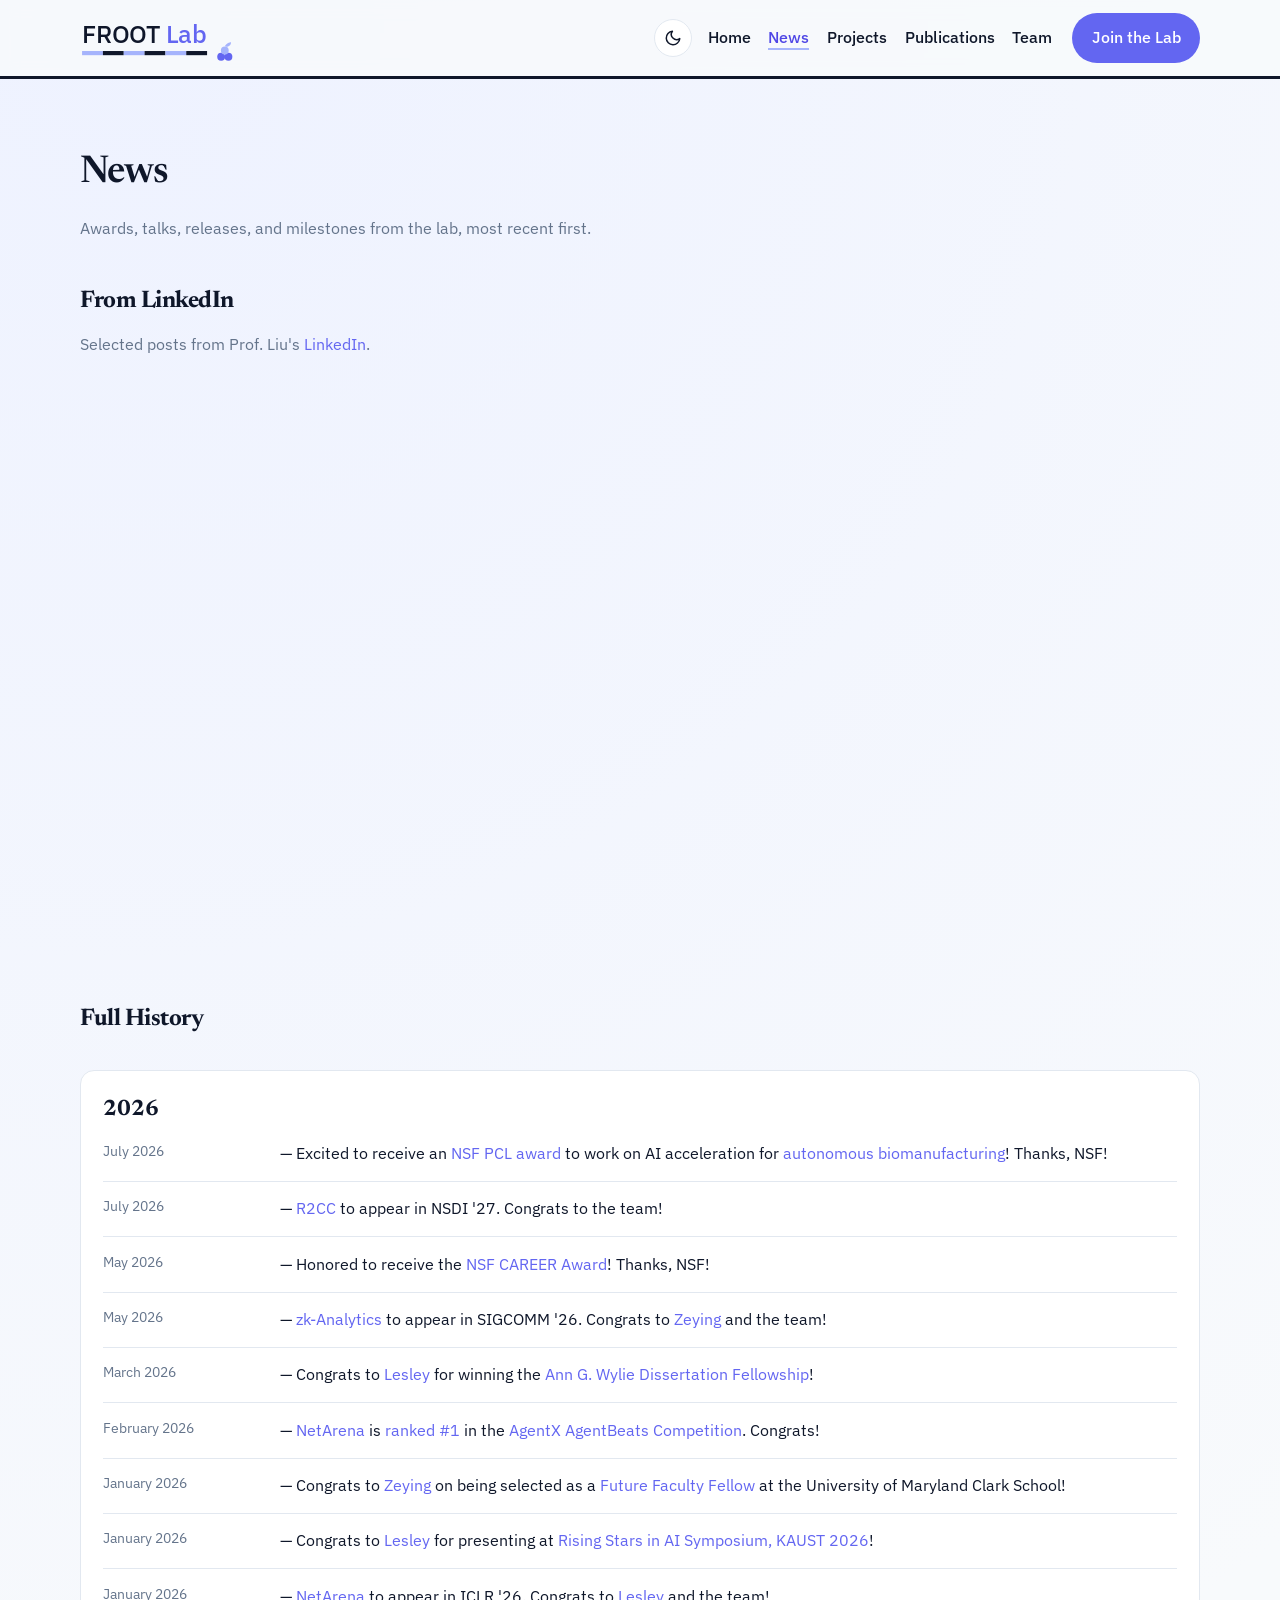
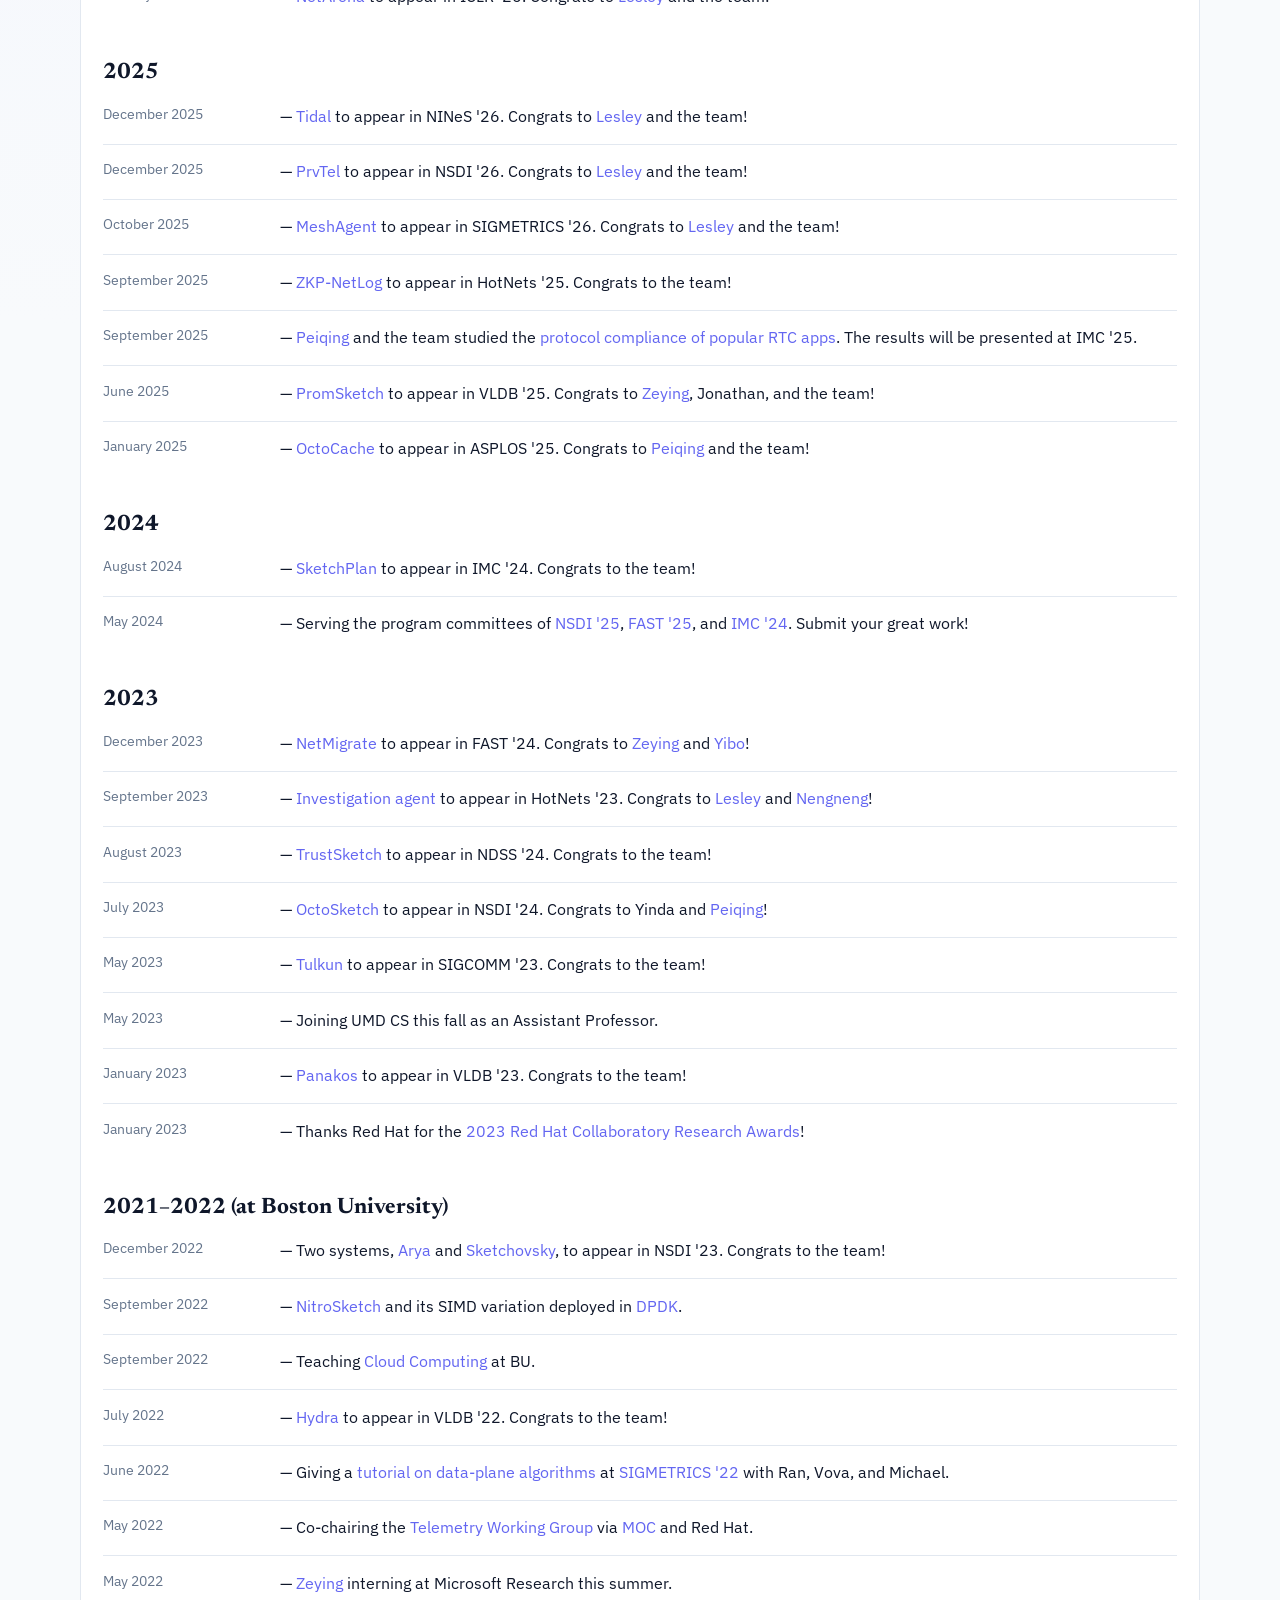
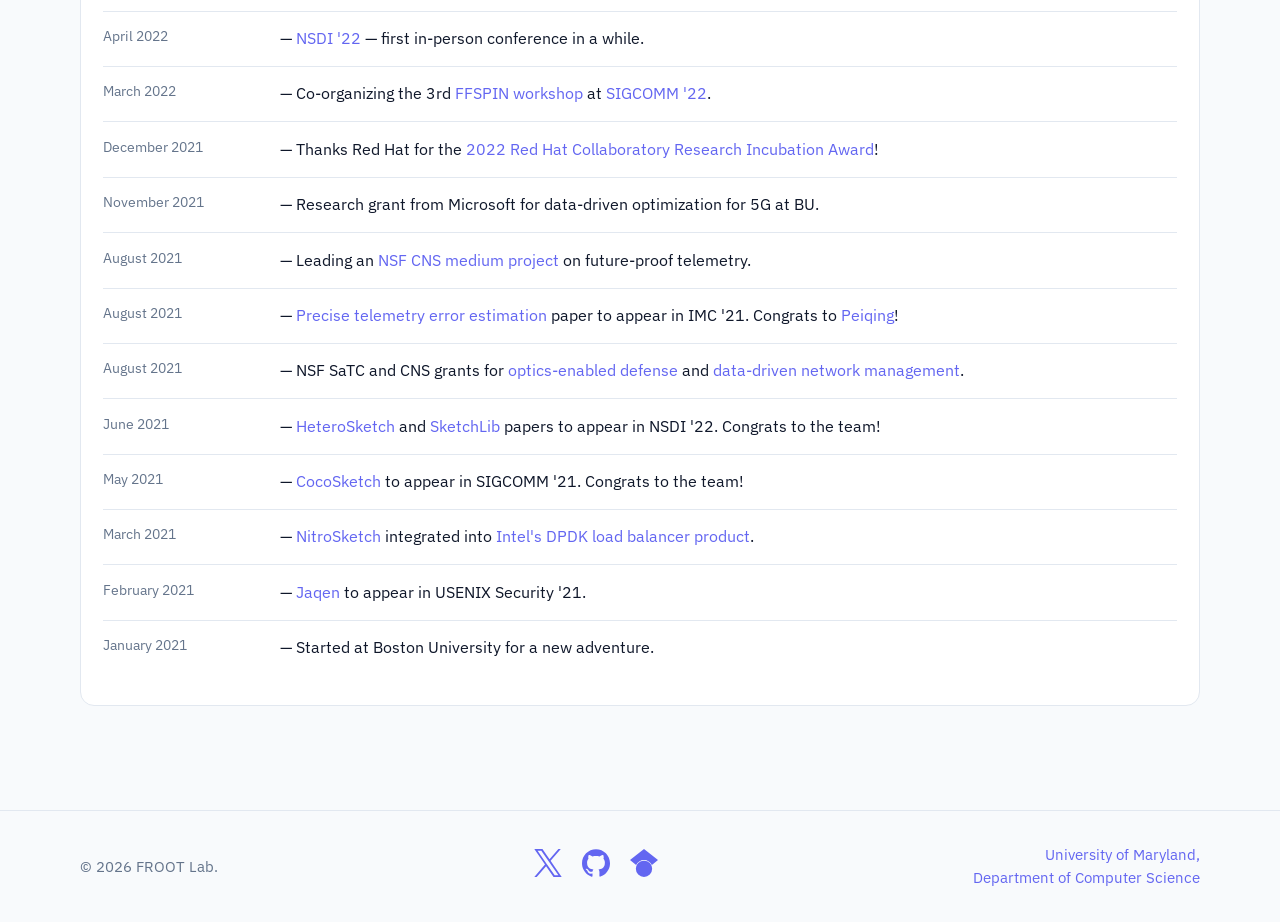
==== commit 83cae664: "Restore the News history's date column, keeping the in-text links The date-left, text-right layout t" ====
--- a/news.html
+++ b/news.html
@@ -20,7 +20,7 @@
   <link rel="apple-touch-icon" href="assets/img/favicon-180x180.png">
   <link rel="preconnect" href="https://fonts.googleapis.com">
   <link rel="stylesheet" href="https://fonts.googleapis.com/css2?family=Newsreader:opsz,wght@6..72,500;6..72,600;6..72,700&family=IBM+Plex+Sans:wght@400;500;600;700&display=swap">
-  <link rel="stylesheet" href="assets/css/style.css?v=20260910">
+  <link rel="stylesheet" href="assets/css/style.css?v=20260928">
 </head>
 <body>
 <header class="site-header" role="banner">
@@ -103,68 +103,68 @@
     <h2 class="section-subtitle">Full History</h2>
     <div class="content-shell page-content">
       <h2>2026</h2>
-      <ul class="pub-list">
-        <li><span class="news-date">July 2026</span> &mdash; Excited to receive an <a href="https://www.nsf.gov/awardsearch/showAward?AWD_ID=2607564" target="_blank" rel="noopener">NSF PCL award</a> to work on AI acceleration for <a href="https://today.umd.edu/nsf-awards-umd-17-3m-to-establish-autonomous-biomanufacturing-lab" target="_blank" rel="noopener">autonomous biomanufacturing</a>! Thanks, NSF!</li>
-        <li><span class="news-date">July 2026</span> &mdash; <a href="publications.html#r2cc">R2CC</a> to appear in NSDI '27. Congrats to the team!</li>
-        <li><span class="news-date">May 2026</span> &mdash; Honored to receive the <a href="https://www.nsf.gov/awardsearch/showAward?AWD_ID=2544434" target="_blank" rel="noopener">NSF CAREER Award</a>! Thanks, NSF!</li>
-        <li><span class="news-date">May 2026</span> &mdash; <a href="publications.html#zk-analytics">zk-Analytics</a> to appear in SIGCOMM '26. Congrats to <a href="team.html#zeying-zhu">Zeying</a> and the team!</li>
-        <li><span class="news-date">March 2026</span> &mdash; Congrats to <a href="team.html#lesley-zhou">Lesley</a> for winning the <a href="https://gradschool.umd.edu/funding/student-fellowships-awards/semester-dissertation-fellowships-wylie-and-lee-thornton" target="_blank" rel="noopener">Ann G. Wylie Dissertation Fellowship</a>!</li>
-        <li><span class="news-date">February 2026</span> &mdash; <a href="publications.html#netarena">NetArena</a> is <a href="https://agentbeats.dev/Kolleida/netarena-k8s-policy-benchmark" target="_blank" rel="noopener">ranked #1</a> in the <a href="https://berkeleyrdi.substack.com/p/agentic-ai-weekly-berkeley-rdi-february-228" target="_blank" rel="noopener">AgentX AgentBeats Competition</a>. Congrats!</li>
-        <li><span class="news-date">January 2026</span> &mdash; Congrats to <a href="team.html#zeying-zhu">Zeying</a> on being selected as a <a href="https://eng.umd.edu/academics-students/current-students/future-faculty-program" target="_blank" rel="noopener">Future Faculty Fellow</a> at the University of Maryland Clark School!</li>
-        <li><span class="news-date">January 2026</span> &mdash; Congrats to <a href="team.html#lesley-zhou">Lesley</a> for presenting at <a href="https://www.kaust.edu.sa/events/rsais26/" target="_blank" rel="noopener">Rising Stars in AI Symposium, KAUST 2026</a>!</li>
-        <li><span class="news-date">January 2026</span> &mdash; <a href="publications.html#netarena">NetArena</a> to appear in ICLR '26. Congrats to <a href="team.html#lesley-zhou">Lesley</a> and the team!</li>
+      <ul class="pub-list news-list">
+        <li><span class="news-date">July 2026</span> <span class="news-text">&mdash; Excited to receive an <a href="https://www.nsf.gov/awardsearch/showAward?AWD_ID=2607564" target="_blank" rel="noopener">NSF PCL award</a> to work on AI acceleration for <a href="https://today.umd.edu/nsf-awards-umd-17-3m-to-establish-autonomous-biomanufacturing-lab" target="_blank" rel="noopener">autonomous biomanufacturing</a>! Thanks, NSF!</span></li>
+        <li><span class="news-date">July 2026</span> <span class="news-text">&mdash; <a href="publications.html#r2cc">R2CC</a> to appear in NSDI '27. Congrats to the team!</span></li>
+        <li><span class="news-date">May 2026</span> <span class="news-text">&mdash; Honored to receive the <a href="https://www.nsf.gov/awardsearch/showAward?AWD_ID=2544434" target="_blank" rel="noopener">NSF CAREER Award</a>! Thanks, NSF!</span></li>
+        <li><span class="news-date">May 2026</span> <span class="news-text">&mdash; <a href="publications.html#zk-analytics">zk-Analytics</a> to appear in SIGCOMM '26. Congrats to <a href="team.html#zeying-zhu">Zeying</a> and the team!</span></li>
+        <li><span class="news-date">March 2026</span> <span class="news-text">&mdash; Congrats to <a href="team.html#lesley-zhou">Lesley</a> for winning the <a href="https://gradschool.umd.edu/funding/student-fellowships-awards/semester-dissertation-fellowships-wylie-and-lee-thornton" target="_blank" rel="noopener">Ann G. Wylie Dissertation Fellowship</a>!</span></li>
+        <li><span class="news-date">February 2026</span> <span class="news-text">&mdash; <a href="publications.html#netarena">NetArena</a> is <a href="https://agentbeats.dev/Kolleida/netarena-k8s-policy-benchmark" target="_blank" rel="noopener">ranked #1</a> in the <a href="https://berkeleyrdi.substack.com/p/agentic-ai-weekly-berkeley-rdi-february-228" target="_blank" rel="noopener">AgentX AgentBeats Competition</a>. Congrats!</span></li>
+        <li><span class="news-date">January 2026</span> <span class="news-text">&mdash; Congrats to <a href="team.html#zeying-zhu">Zeying</a> on being selected as a <a href="https://eng.umd.edu/academics-students/current-students/future-faculty-program" target="_blank" rel="noopener">Future Faculty Fellow</a> at the University of Maryland Clark School!</span></li>
+        <li><span class="news-date">January 2026</span> <span class="news-text">&mdash; Congrats to <a href="team.html#lesley-zhou">Lesley</a> for presenting at <a href="https://www.kaust.edu.sa/events/rsais26/" target="_blank" rel="noopener">Rising Stars in AI Symposium, KAUST 2026</a>!</span></li>
+        <li><span class="news-date">January 2026</span> <span class="news-text">&mdash; <a href="publications.html#netarena">NetArena</a> to appear in ICLR '26. Congrats to <a href="team.html#lesley-zhou">Lesley</a> and the team!</span></li>
       </ul>
 
       <h2>2025</h2>
-      <ul class="pub-list">
-        <li><span class="news-date">December 2025</span> &mdash; <a href="publications.html#tidal">Tidal</a> to appear in NINeS '26. Congrats to <a href="team.html#lesley-zhou">Lesley</a> and the team!</li>
-        <li><span class="news-date">December 2025</span> &mdash; <a href="publications.html#prvtel">PrvTel</a> to appear in NSDI '26. Congrats to <a href="team.html#lesley-zhou">Lesley</a> and the team!</li>
-        <li><span class="news-date">October 2025</span> &mdash; <a href="publications.html#meshagent">MeshAgent</a> to appear in SIGMETRICS '26. Congrats to <a href="team.html#lesley-zhou">Lesley</a> and the team!</li>
-        <li><span class="news-date">September 2025</span> &mdash; <a href="publications.html#verifiable-telemetry">ZKP-NetLog</a> to appear in HotNets '25. Congrats to the team!</li>
-        <li><span class="news-date">September 2025</span> &mdash; <a href="team.html#peiqing-chen">Peiqing</a> and the team studied the <a href="publications.html#rtc-compliance">protocol compliance of popular RTC apps</a>. The results will be presented at IMC '25.</li>
-        <li><span class="news-date">June 2025</span> &mdash; <a href="publications.html#promsketch">PromSketch</a> to appear in VLDB '25. Congrats to <a href="team.html#zeying-zhu">Zeying</a>, Jonathan, and the team!</li>
-        <li><span class="news-date">January 2025</span> &mdash; <a href="publications.html#octocache">OctoCache</a> to appear in ASPLOS '25. Congrats to <a href="team.html#peiqing-chen">Peiqing</a> and the team!</li>
+      <ul class="pub-list news-list">
+        <li><span class="news-date">December 2025</span> <span class="news-text">&mdash; <a href="publications.html#tidal">Tidal</a> to appear in NINeS '26. Congrats to <a href="team.html#lesley-zhou">Lesley</a> and the team!</span></li>
+        <li><span class="news-date">December 2025</span> <span class="news-text">&mdash; <a href="publications.html#prvtel">PrvTel</a> to appear in NSDI '26. Congrats to <a href="team.html#lesley-zhou">Lesley</a> and the team!</span></li>
+        <li><span class="news-date">October 2025</span> <span class="news-text">&mdash; <a href="publications.html#meshagent">MeshAgent</a> to appear in SIGMETRICS '26. Congrats to <a href="team.html#lesley-zhou">Lesley</a> and the team!</span></li>
+        <li><span class="news-date">September 2025</span> <span class="news-text">&mdash; <a href="publications.html#verifiable-telemetry">ZKP-NetLog</a> to appear in HotNets '25. Congrats to the team!</span></li>
+        <li><span class="news-date">September 2025</span> <span class="news-text">&mdash; <a href="team.html#peiqing-chen">Peiqing</a> and the team studied the <a href="publications.html#rtc-compliance">protocol compliance of popular RTC apps</a>. The results will be presented at IMC '25.</span></li>
+        <li><span class="news-date">June 2025</span> <span class="news-text">&mdash; <a href="publications.html#promsketch">PromSketch</a> to appear in VLDB '25. Congrats to <a href="team.html#zeying-zhu">Zeying</a>, Jonathan, and the team!</span></li>
+        <li><span class="news-date">January 2025</span> <span class="news-text">&mdash; <a href="publications.html#octocache">OctoCache</a> to appear in ASPLOS '25. Congrats to <a href="team.html#peiqing-chen">Peiqing</a> and the team!</span></li>
       </ul>
 
       <h2>2024</h2>
-      <ul class="pub-list">
-        <li><span class="news-date">August 2024</span> &mdash; <a href="publications.html#sketchplan">SketchPlan</a> to appear in IMC '24. Congrats to the team!</li>
-        <li><span class="news-date">May 2024</span> &mdash; Serving the program committees of <a href="https://www.usenix.org/conference/nsdi25/call-for-papers" target="_blank" rel="noopener">NSDI '25</a>, <a href="https://www.usenix.org/conference/fast25/call-for-papers" target="_blank" rel="noopener">FAST '25</a>, and <a href="https://conferences.sigcomm.org/imc/2024/committees/" target="_blank" rel="noopener">IMC '24</a>. Submit your great work!</li>
+      <ul class="pub-list news-list">
+        <li><span class="news-date">August 2024</span> <span class="news-text">&mdash; <a href="publications.html#sketchplan">SketchPlan</a> to appear in IMC '24. Congrats to the team!</span></li>
+        <li><span class="news-date">May 2024</span> <span class="news-text">&mdash; Serving the program committees of <a href="https://www.usenix.org/conference/nsdi25/call-for-papers" target="_blank" rel="noopener">NSDI '25</a>, <a href="https://www.usenix.org/conference/fast25/call-for-papers" target="_blank" rel="noopener">FAST '25</a>, and <a href="https://conferences.sigcomm.org/imc/2024/committees/" target="_blank" rel="noopener">IMC '24</a>. Submit your great work!</span></li>
       </ul>
 
       <h2>2023</h2>
-      <ul class="pub-list">
-        <li><span class="news-date">December 2023</span> &mdash; <a href="publications.html#netmigrate">NetMigrate</a> to appear in FAST '24. Congrats to <a href="team.html#zeying-zhu">Zeying</a> and <a href="team.html#yibo-zhao">Yibo</a>!</li>
-        <li><span class="news-date">September 2023</span> &mdash; <a href="publications.html#incident-agents">Investigation agent</a> to appear in HotNets '23. Congrats to <a href="team.html#lesley-zhou">Lesley</a> and <a href="team.html#nengneng-yu">Nengneng</a>!</li>
-        <li><span class="news-date">August 2023</span> &mdash; <a href="publications.html#trustsketch">TrustSketch</a> to appear in NDSS '24. Congrats to the team!</li>
-        <li><span class="news-date">July 2023</span> &mdash; <a href="publications.html#octosketch">OctoSketch</a> to appear in NSDI '24. Congrats to Yinda and <a href="team.html#peiqing-chen">Peiqing</a>!</li>
-        <li><span class="news-date">May 2023</span> &mdash; <a href="publications.html#tulkun">Tulkun</a> to appear in SIGCOMM '23. Congrats to the team!</li>
-        <li><span class="news-date">May 2023</span> &mdash; Joining UMD CS this fall as an Assistant Professor.</li>
-        <li><span class="news-date">January 2023</span> &mdash; <a href="publications.html#panakos">Panakos</a> to appear in VLDB '23. Congrats to the team!</li>
-        <li><span class="news-date">January 2023</span> &mdash; Thanks Red Hat for the <a href="https://www.bu.edu/rhcollab/2023/01/27/2023-red-hat-collaboratory-research-incubation-awards-recipients/" target="_blank" rel="noopener">2023 Red Hat Collaboratory Research Awards</a>!</li>
+      <ul class="pub-list news-list">
+        <li><span class="news-date">December 2023</span> <span class="news-text">&mdash; <a href="publications.html#netmigrate">NetMigrate</a> to appear in FAST '24. Congrats to <a href="team.html#zeying-zhu">Zeying</a> and <a href="team.html#yibo-zhao">Yibo</a>!</span></li>
+        <li><span class="news-date">September 2023</span> <span class="news-text">&mdash; <a href="publications.html#incident-agents">Investigation agent</a> to appear in HotNets '23. Congrats to <a href="team.html#lesley-zhou">Lesley</a> and <a href="team.html#nengneng-yu">Nengneng</a>!</span></li>
+        <li><span class="news-date">August 2023</span> <span class="news-text">&mdash; <a href="publications.html#trustsketch">TrustSketch</a> to appear in NDSS '24. Congrats to the team!</span></li>
+        <li><span class="news-date">July 2023</span> <span class="news-text">&mdash; <a href="publications.html#octosketch">OctoSketch</a> to appear in NSDI '24. Congrats to Yinda and <a href="team.html#peiqing-chen">Peiqing</a>!</span></li>
+        <li><span class="news-date">May 2023</span> <span class="news-text">&mdash; <a href="publications.html#tulkun">Tulkun</a> to appear in SIGCOMM '23. Congrats to the team!</span></li>
+        <li><span class="news-date">May 2023</span> <span class="news-text">&mdash; Joining UMD CS this fall as an Assistant Professor.</span></li>
+        <li><span class="news-date">January 2023</span> <span class="news-text">&mdash; <a href="publications.html#panakos">Panakos</a> to appear in VLDB '23. Congrats to the team!</span></li>
+        <li><span class="news-date">January 2023</span> <span class="news-text">&mdash; Thanks Red Hat for the <a href="https://www.bu.edu/rhcollab/2023/01/27/2023-red-hat-collaboratory-research-incubation-awards-recipients/" target="_blank" rel="noopener">2023 Red Hat Collaboratory Research Awards</a>!</span></li>
       </ul>
 
       <h2>2021&ndash;2022 (at Boston University)</h2>
-      <ul class="pub-list">
-        <li><span class="news-date">December 2022</span> &mdash; Two systems, <a href="publications.html#arya">Arya</a> and <a href="publications.html#sketchovsky">Sketchovsky</a>, to appear in NSDI '23. Congrats to the team!</li>
-        <li><span class="news-date">September 2022</span> &mdash; <a href="publications.html#nitrosketch">NitroSketch</a> and its SIMD variation deployed in <a href="https://doc.dpdk.org/guides/rel_notes/release_22_11.html" target="_blank" rel="noopener">DPDK</a>.</li>
-        <li><span class="news-date">September 2022</span> &mdash; Teaching <a href="https://zaoxing.github.io/teaching/2022-fall-cloud" target="_blank" rel="noopener">Cloud Computing</a> at BU.</li>
-        <li><span class="news-date">July 2022</span> &mdash; <a href="publications.html#hydra">Hydra</a> to appear in VLDB '22. Congrats to the team!</li>
-        <li><span class="news-date">June 2022</span> &mdash; Giving a <a href="https://www.sigmetrics.org/sigmetrics2022/tutorials.html#tutorial4" target="_blank" rel="noopener">tutorial on data-plane algorithms</a> at <a href="https://www.sigmetrics.org/sigmetrics2022/" target="_blank" rel="noopener">SIGMETRICS '22</a> with Ran, Vova, and Michael.</li>
-        <li><span class="news-date">May 2022</span> &mdash; Co-chairing the <a href="https://openinfralabs.org/telemetry/" target="_blank" rel="noopener">Telemetry Working Group</a> via <a href="https://massopen.cloud/" target="_blank" rel="noopener">MOC</a> and Red Hat.</li>
-        <li><span class="news-date">May 2022</span> &mdash; <a href="team.html#zeying-zhu">Zeying</a> interning at Microsoft Research this summer.</li>
-        <li><span class="news-date">April 2022</span> &mdash; <a href="https://www.usenix.org/conference/nsdi22" target="_blank" rel="noopener">NSDI '22</a> &mdash; first in-person conference in a while.</li>
-        <li><span class="news-date">March 2022</span> &mdash; Co-organizing the 3rd <a href="https://conferences.sigcomm.org/sigcomm/2022/workshop-ffspin.html" target="_blank" rel="noopener">FFSPIN workshop</a> at <a href="https://conferences.sigcomm.org/sigcomm/2022/" target="_blank" rel="noopener">SIGCOMM '22</a>.</li>
-        <li><span class="news-date">December 2021</span> &mdash; Thanks Red Hat for the <a href="https://research.redhat.com/blog/article/sixteen-red-hat-collaboratory-research-incubation-award-winners-announced/" target="_blank" rel="noopener">2022 Red Hat Collaboratory Research Incubation Award</a>!</li>
-        <li><span class="news-date">November 2021</span> &mdash; Research grant from Microsoft for data-driven optimization for 5G at BU.</li>
-        <li><span class="news-date">August 2021</span> &mdash; Leading an <a href="https://www.nsf.gov/awardsearch/showAward?AWD_ID=2107086" target="_blank" rel="noopener">NSF CNS medium project</a> on future-proof telemetry.</li>
-        <li><span class="news-date">August 2021</span> &mdash; <a href="publications.html#sketch-error-estimation">Precise telemetry error estimation</a> paper to appear in IMC '21. Congrats to <a href="team.html#peiqing-chen">Peiqing</a>!</li>
-        <li><span class="news-date">August 2021</span> &mdash; NSF SaTC and CNS grants for <a href="https://www.nsf.gov/awardsearch/showAward?AWD_ID=2132643" target="_blank" rel="noopener">optics-enabled defense</a> and <a href="https://www.nsf.gov/awardsearch/showAward?AWD_ID=2106946" target="_blank" rel="noopener">data-driven network management</a>.</li>
-        <li><span class="news-date">June 2021</span> &mdash; <a href="publications.html#heterosketch">HeteroSketch</a> and <a href="publications.html#sketchlib">SketchLib</a> papers to appear in NSDI '22. Congrats to the team!</li>
-        <li><span class="news-date">May 2021</span> &mdash; <a href="publications.html#cocosketch">CocoSketch</a> to appear in SIGCOMM '21. Congrats to the team!</li>
-        <li><span class="news-date">March 2021</span> &mdash; <a href="publications.html#nitrosketch">NitroSketch</a> integrated into <a href="https://www.idies.jhu.edu/intel-adopts-idies-load-balancer-technology/" target="_blank" rel="noopener">Intel's DPDK load balancer product</a>.</li>
-        <li><span class="news-date">February 2021</span> &mdash; <a href="publications.html#jaqen">Jaqen</a> to appear in USENIX Security '21.</li>
-        <li><span class="news-date">January 2021</span> &mdash; Started at Boston University for a new adventure.</li>
+      <ul class="pub-list news-list">
+        <li><span class="news-date">December 2022</span> <span class="news-text">&mdash; Two systems, <a href="publications.html#arya">Arya</a> and <a href="publications.html#sketchovsky">Sketchovsky</a>, to appear in NSDI '23. Congrats to the team!</span></li>
+        <li><span class="news-date">September 2022</span> <span class="news-text">&mdash; <a href="publications.html#nitrosketch">NitroSketch</a> and its SIMD variation deployed in <a href="https://doc.dpdk.org/guides/rel_notes/release_22_11.html" target="_blank" rel="noopener">DPDK</a>.</span></li>
+        <li><span class="news-date">September 2022</span> <span class="news-text">&mdash; Teaching <a href="https://zaoxing.github.io/teaching/2022-fall-cloud" target="_blank" rel="noopener">Cloud Computing</a> at BU.</span></li>
+        <li><span class="news-date">July 2022</span> <span class="news-text">&mdash; <a href="publications.html#hydra">Hydra</a> to appear in VLDB '22. Congrats to the team!</span></li>
+        <li><span class="news-date">June 2022</span> <span class="news-text">&mdash; Giving a <a href="https://www.sigmetrics.org/sigmetrics2022/tutorials.html#tutorial4" target="_blank" rel="noopener">tutorial on data-plane algorithms</a> at <a href="https://www.sigmetrics.org/sigmetrics2022/" target="_blank" rel="noopener">SIGMETRICS '22</a> with Ran, Vova, and Michael.</span></li>
+        <li><span class="news-date">May 2022</span> <span class="news-text">&mdash; Co-chairing the <a href="https://openinfralabs.org/telemetry/" target="_blank" rel="noopener">Telemetry Working Group</a> via <a href="https://massopen.cloud/" target="_blank" rel="noopener">MOC</a> and Red Hat.</span></li>
+        <li><span class="news-date">May 2022</span> <span class="news-text">&mdash; <a href="team.html#zeying-zhu">Zeying</a> interning at Microsoft Research this summer.</span></li>
+        <li><span class="news-date">April 2022</span> <span class="news-text">&mdash; <a href="https://www.usenix.org/conference/nsdi22" target="_blank" rel="noopener">NSDI '22</a> &mdash; first in-person conference in a while.</span></li>
+        <li><span class="news-date">March 2022</span> <span class="news-text">&mdash; Co-organizing the 3rd <a href="https://conferences.sigcomm.org/sigcomm/2022/workshop-ffspin.html" target="_blank" rel="noopener">FFSPIN workshop</a> at <a href="https://conferences.sigcomm.org/sigcomm/2022/" target="_blank" rel="noopener">SIGCOMM '22</a>.</span></li>
+        <li><span class="news-date">December 2021</span> <span class="news-text">&mdash; Thanks Red Hat for the <a href="https://research.redhat.com/blog/article/sixteen-red-hat-collaboratory-research-incubation-award-winners-announced/" target="_blank" rel="noopener">2022 Red Hat Collaboratory Research Incubation Award</a>!</span></li>
+        <li><span class="news-date">November 2021</span> <span class="news-text">&mdash; Research grant from Microsoft for data-driven optimization for 5G at BU.</span></li>
+        <li><span class="news-date">August 2021</span> <span class="news-text">&mdash; Leading an <a href="https://www.nsf.gov/awardsearch/showAward?AWD_ID=2107086" target="_blank" rel="noopener">NSF CNS medium project</a> on future-proof telemetry.</span></li>
+        <li><span class="news-date">August 2021</span> <span class="news-text">&mdash; <a href="publications.html#sketch-error-estimation">Precise telemetry error estimation</a> paper to appear in IMC '21. Congrats to <a href="team.html#peiqing-chen">Peiqing</a>!</span></li>
+        <li><span class="news-date">August 2021</span> <span class="news-text">&mdash; NSF SaTC and CNS grants for <a href="https://www.nsf.gov/awardsearch/showAward?AWD_ID=2132643" target="_blank" rel="noopener">optics-enabled defense</a> and <a href="https://www.nsf.gov/awardsearch/showAward?AWD_ID=2106946" target="_blank" rel="noopener">data-driven network management</a>.</span></li>
+        <li><span class="news-date">June 2021</span> <span class="news-text">&mdash; <a href="publications.html#heterosketch">HeteroSketch</a> and <a href="publications.html#sketchlib">SketchLib</a> papers to appear in NSDI '22. Congrats to the team!</span></li>
+        <li><span class="news-date">May 2021</span> <span class="news-text">&mdash; <a href="publications.html#cocosketch">CocoSketch</a> to appear in SIGCOMM '21. Congrats to the team!</span></li>
+        <li><span class="news-date">March 2021</span> <span class="news-text">&mdash; <a href="publications.html#nitrosketch">NitroSketch</a> integrated into <a href="https://www.idies.jhu.edu/intel-adopts-idies-load-balancer-technology/" target="_blank" rel="noopener">Intel's DPDK load balancer product</a>.</span></li>
+        <li><span class="news-date">February 2021</span> <span class="news-text">&mdash; <a href="publications.html#jaqen">Jaqen</a> to appear in USENIX Security '21.</span></li>
+        <li><span class="news-date">January 2021</span> <span class="news-text">&mdash; Started at Boston University for a new adventure.</span></li>
       </ul>
     </div>
   </div>
--- a/assets/css/style.css
+++ b/assets/css/style.css
@@ -502,6 +502,22 @@
 .news-date {
   color: var(--sl-text-muted);
   font-size: 0.85rem;
+}
+
+/* News history: date in a column on the left, the item (with its links)
+   on the right. Each item's text is one .news-text so links stay inline. */
+.news-list li {
+  display: grid;
+  grid-template-columns: 10rem minmax(0, 1fr);
+  align-items: start;
+  gap: 0 1.1rem;
+}
+
+@media (max-width: 560px) {
+  .news-list li {
+    grid-template-columns: 5.5rem minmax(0, 1fr);
+    gap: 0 0.85rem;
+  }
 }
 
 .cta-band {
